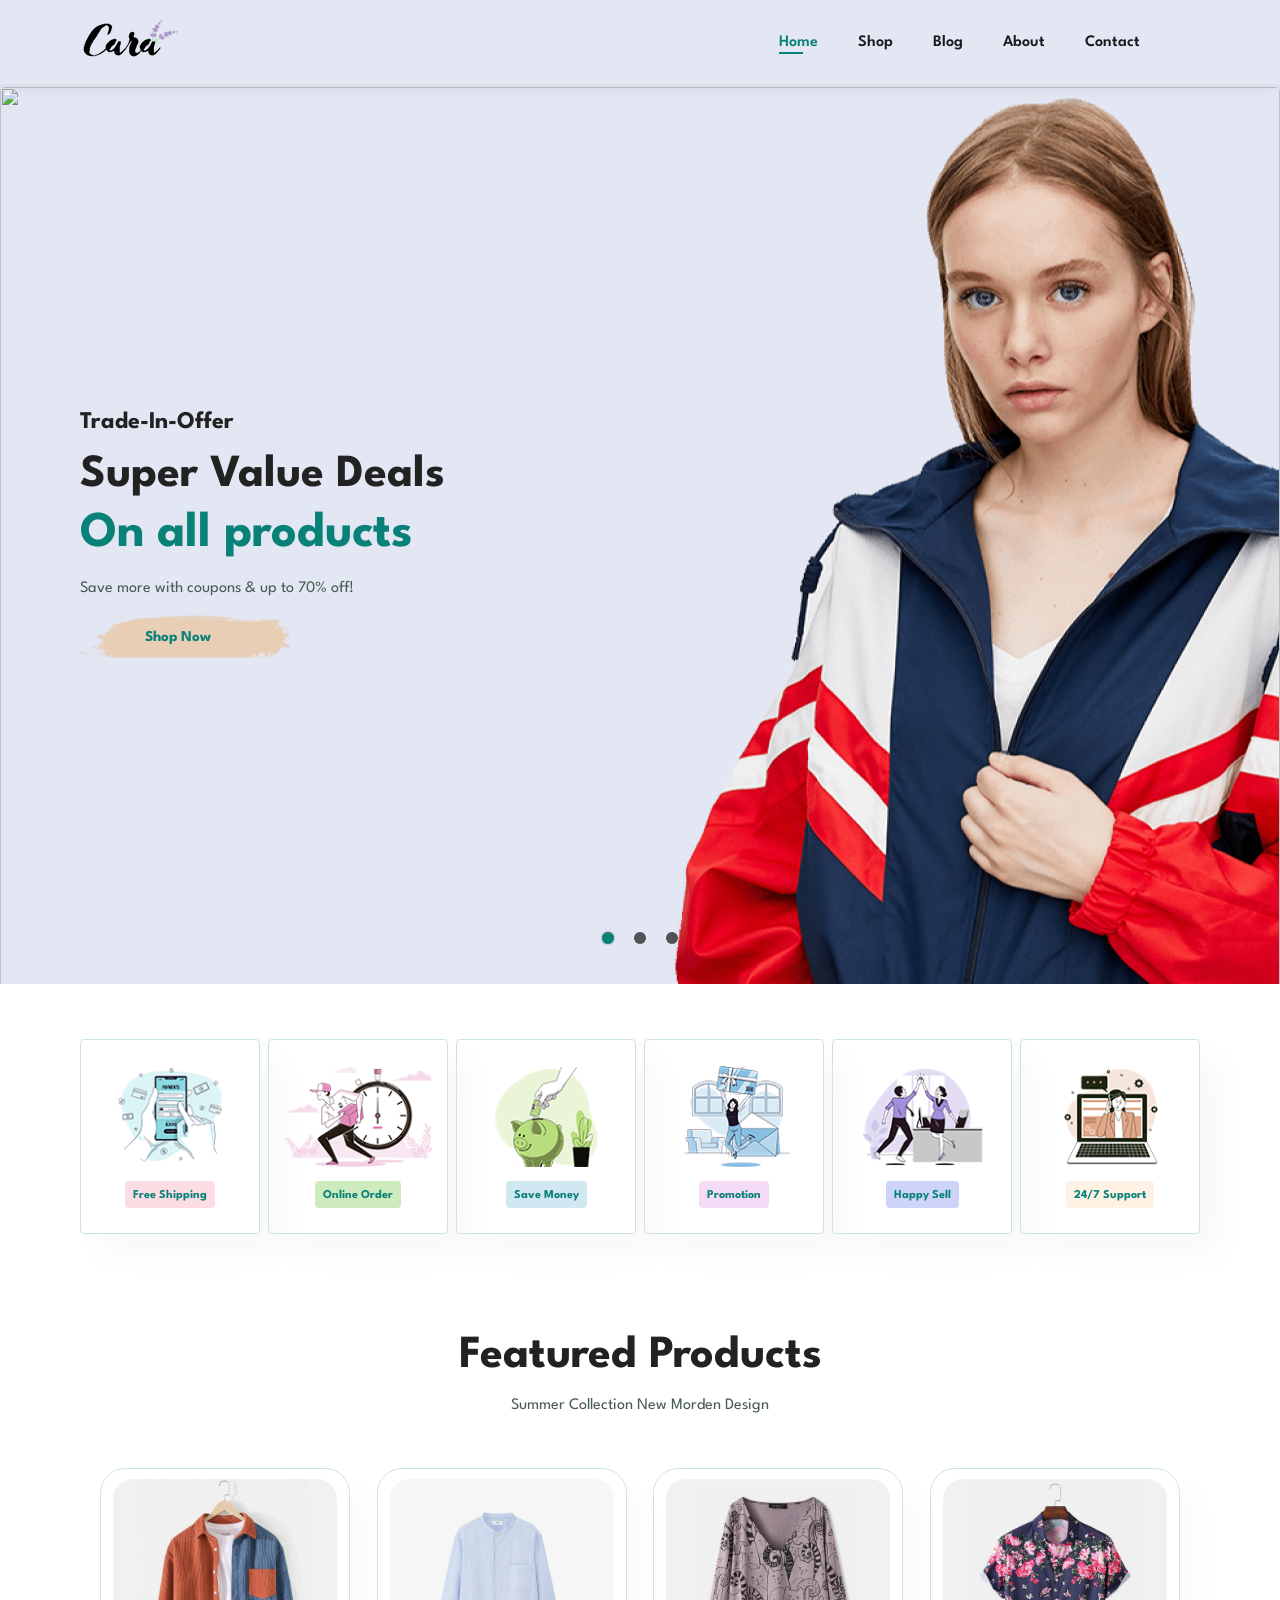
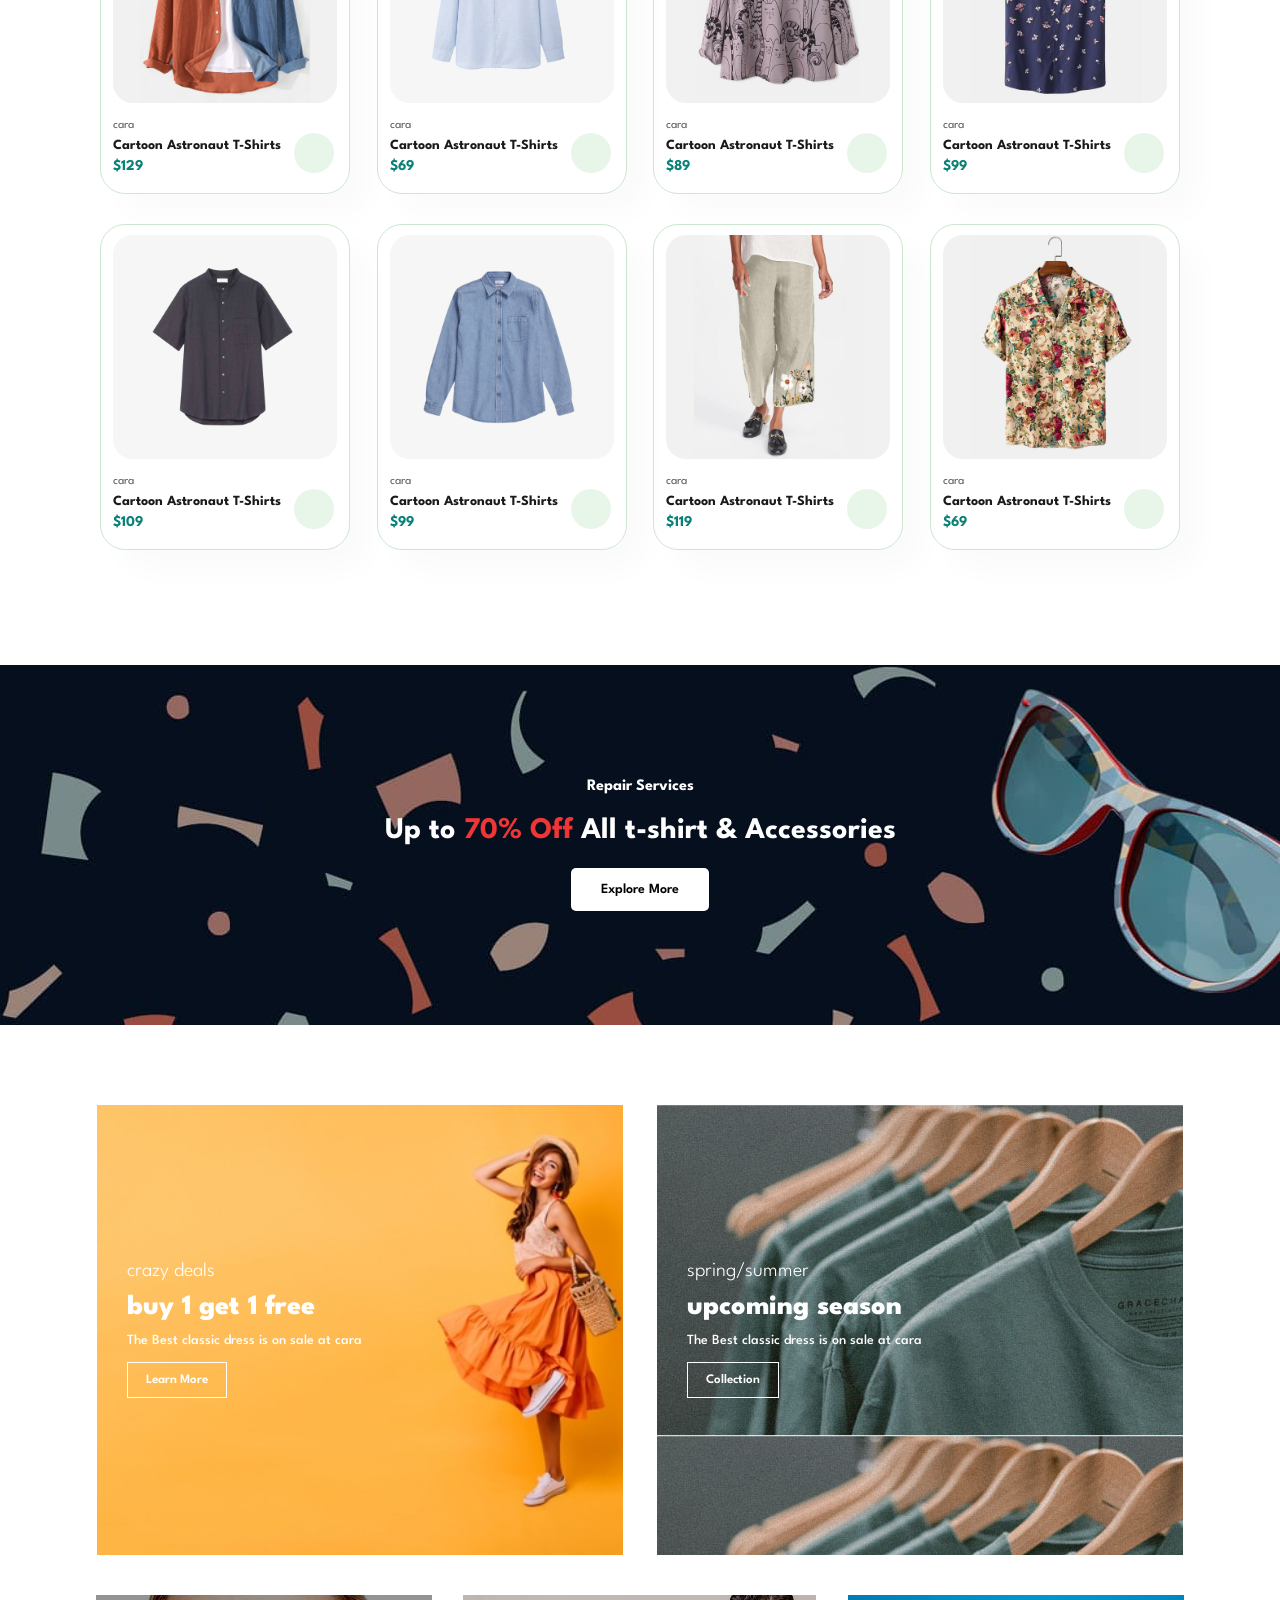
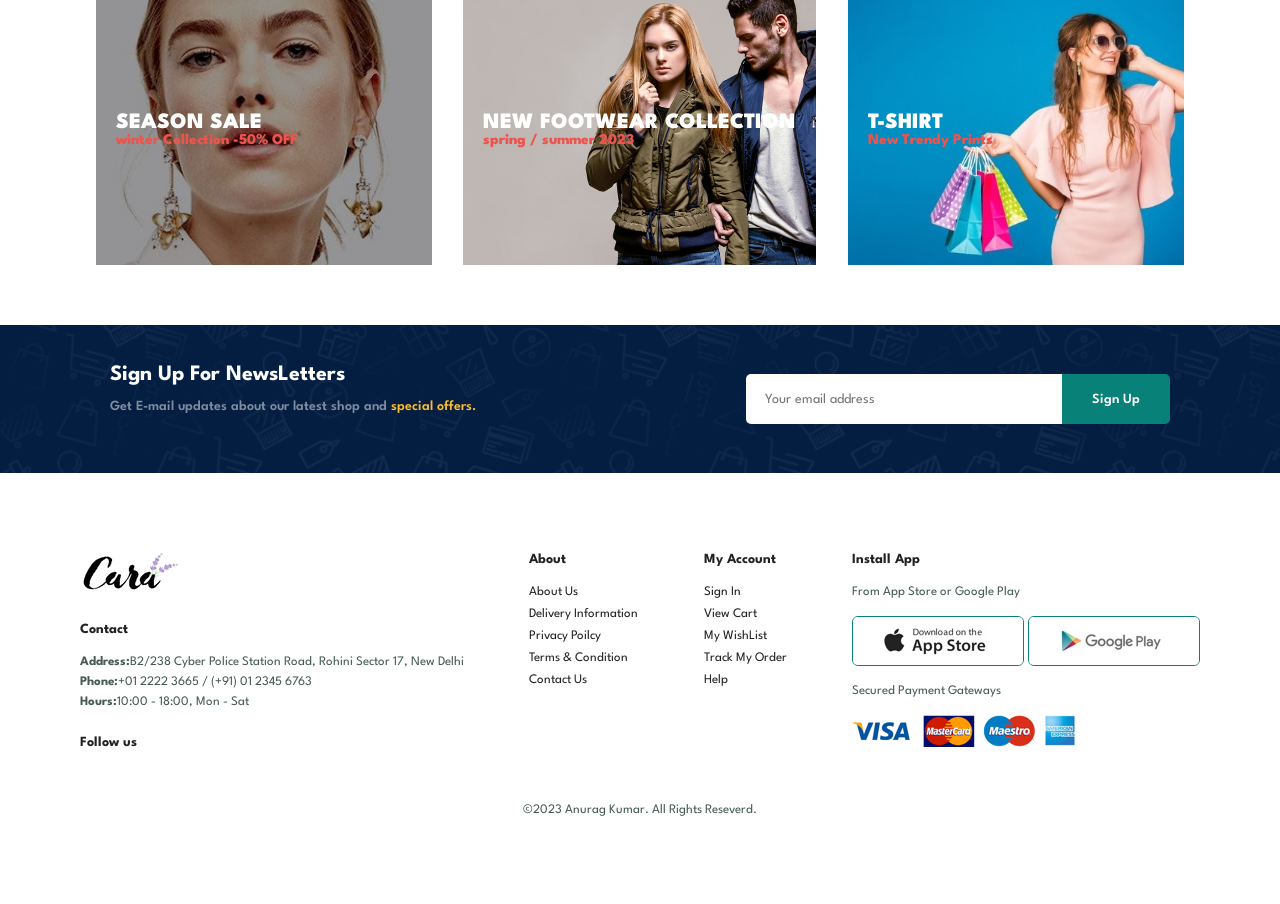
==== index.html @ a2f80ddf "salom  bu ishni boshlanishi" ====
<!DOCTYPE html>
<html lang="en">

    <head>
        <meta charset="UTF-8">
        <meta http-equiv="X-UA-Compatible" content="IE=edge">
        <meta name="viewport" content="width=device-width, initial-scale=1.0">
        <title>Cara</title>
        <link rel="icon" href="./img/favicon.ico">
        <link rel="stylesheet" href="./CSS/style.css">
        <link rel="stylesheet" href="./CSS/responsive.css">
        <link rel="stylesheet" href="style.css">    
    </head>
    
    <body>
        
        <header id="Header">
            <a href="#"><img src="./img/logo.png" alt="Cara" class="logo"></a>

            <div>
                <ul id="navbar">
                    <li><a class="active" href="index.html">Home</a></li>
                    <li><a href="#feature">Shop</a></li>
                    <li><a href="#product1">Blog</a></li>
                    <li><a href="#banner">About</a></li>
                    <li><a href="#sm-banner">Contact</a></li>
                    <li class="lg-bag"><a href="subpages/cart.html"><i class="fa-solid fa-bag-shopping head-Cart"></i></a></li>
                    <a href="#" id="Close"><i class="fa-solid fa-xmark"></i></a>
                </ul>
            </div>

            <div id="mobile">
                <a href="./subpages/cart.html"><i class="fa-solid fa-bag-shopping"></i></a>
                <i  id="bar" class="fa-solid fa-bars"></i>
            </div>

        </header>

        
        <section id="img-slider" >
            <div class="slide active">
                <img src="./img/hero1.png" alt="">
                <div class="info">
                    <h4 class="select-none">Trade-In-Offer</h4>
                    <h2 class="select-non   e">Super Value Deals</h2>
                    <h1 class="select-none">On all products</h1>
                    <p class="select-none">Save more with coupons & up to 70% off!</p>
                    <button> Shop Now</button>
                </div>
            </div>
            <div class="slide">
                <img src="./img/hero-2.png" alt="">
                <div class="info">
                    <h4 class="select-none">Trade-In-Offer</h4>
                    <h2 class="select-none">Super Value Deals</h2>
                    <h1 class="select-none">On all products</h1>
                    <p class="select-none">Save more with coupons & up to 70% off!</p>
                    <button> Shop Now</button>
                </div>
            </div>
            <div class="slide">
                <img src="./img/hero3.png" alt="">
                <div class="info">
                    <h4 class="select-none">Trade-In-Offer</h4>
                    <h2 class="select-none">Super Value Deals</h2>
                    <h1 class="select-none">On all products</h1>
                    <p class="select-none">Save more with coupons & up to 70% off!</p>
                    <button> Shop Now</button>
                </div>
            </div>

            <div class="slide-navigation">
                <div class="btn active"></div>
                <div class="btn"></div>
                <div class="btn"></div>
              </div>
        </section>

        
        <section id="feature" class="section-p1">
            <div class="fe-box">
                <img src="./img/features/f1.png" alt="F-1">
                <h6>Free Shipping</h6>
            </div>
            <div class="fe-box">
                <img src="./img/features/f2.png" alt="F-2">
                <h6>Online Order</h6>
            </div>
            <div class="fe-box">
                <img src="./img/features/f3.png" alt="F-3">
                <h6>Save Money</h6>
            </div>
            <div class="fe-box">
                <img src="./img/features/f4.png" alt="F-4">
                <h6>Promotion</h6>
            </div>
            <div class="fe-box">
                <img src="./img/features/f5.png" alt="F-5">
                <h6>Happy Sell</h6>
            </div>
            <div class="fe-box">
                <img src="./img/features/f6.png" alt="F-6">
                <h6>24/7 Support</h6>
            </div>

        </section>

        
        <section id="product1" class="section-p1">
            <h2>Featured Products</h2>
            <p>Summer Collection New Morden Design</p>
            
            <div class="pro-container">

                <div class="pro" onclick="window.location.href='./subpages/sproduct.html';">
                    <img src="./img/products/f6.jpg" alt="P-6">
                    <div class="des">
                        <span>cara</span>
                        <h5>Cartoon Astronaut T-Shirts</h5>
                        <div class="star">
                            <i class="fa-solid fa-star"></i>
                            <i class="fa-solid fa-star"></i>
                            <i class="fa-solid fa-star"></i>
                            <i class="fa-solid fa-star"></i>
                            <i class="fa-solid fa-star"></i>
                        </div>
                        <h4>$129</h4>
                    </div>
                    <a href="subpages/cart.html" class="cart"><i class="fa-solid fa-bag-shopping" ></i></a>
                </div>
                <div class="pro" onclick="window.location.href='./subpages/sproduct.html';">
                    <img src="./img/products/n1.jpg" alt="P-7">
                    <div class="des">
                        <span>cara</span>
                        <h5>Cartoon Astronaut T-Shirts</h5>
                        <div class="star">
                            <i class="fa-solid fa-star"></i>
                            <i class="fa-solid fa-star"></i>
                            <i class="fa-solid fa-star"></i>
                            <i class="fa-solid fa-star"></i>
                        </div>
                        <h4>$69</h4>
                    </div>
                    <a href="subpages/cart.html" class="cart"><i class="fa-solid fa-bag-shopping"></i></a>
                </div>
                <div class="pro" onclick="window.location.href='./subpages/sproduct.html';">
                    <img src="./img/products/f8.jpg" alt="P-8">
                    <div class="des">
                        <span>cara</span>
                        <h5>Cartoon Astronaut T-Shirts</h5>
                        <div class="star">
                            <i class="fa-solid fa-star"></i>
                            <i class="fa-solid fa-star"></i>
                            <i class="fa-solid fa-star"></i>
                            <i class="fa-solid fa-star"></i>
                            <i class="fa-solid fa-star"></i>
                        </div>
                        <h4>$89</h4>
                    </div>
                    <a href="subpages/cart.html" class="cart"><i class="fa-solid fa-bag-shopping"></i></a>
                </div>

                <div class="pro" onclick="window.location.href='./subpages/sproduct.html';">
                    <img src="./img/products/f5.jpg" alt="P-5">
                    <div class="des">
                        <span>cara</span>
                        <h5>Cartoon Astronaut T-Shirts</h5>
                        <div class="star">
                            <i class="fa-solid fa-star"></i>
                            <i class="fa-solid fa-star"></i>
                            <i class="fa-solid fa-star"></i>
                            <i class="fa-solid fa-star"></i>
                        </div>
                        <h4>$99</h4>    
                    </div>
                    <a href="subpages/cart.html" class="cart"><i class="fa-solid fa-bag-shopping"></i></a>
                </div>
                

                <div class="pro" onclick="window.location.href='./subpages/sproduct.html';">
                    <img src="./img/products/n8.jpg" alt="P-1">
                    <div class="des">
                        <span>cara</span>
                        <h5>Cartoon Astronaut T-Shirts</h5>
                        <div class="star">
                            <i class="fa-solid fa-star"></i>
                            <i class="fa-solid fa-star"></i>
                            <i class="fa-solid fa-star"></i>
                            <i class="fa-solid fa-star"></i>
                        </div>
                        <h4>$109</h4>
                    </div>
                    <a href="subpages/cart.html" class="cart"><i class="fa-solid fa-bag-shopping" ></i></a>
                </div>

                <div class="pro" onclick="window.location.href='./subpages/sproduct.html';">
                    <img src="./img/products/n5.jpg" alt="P-2">
                    <div class="des">
                        <span>cara</span>
                        <h5>Cartoon Astronaut T-Shirts</h5>
                        <div class="star">
                            <i class="fa-solid fa-star"></i>
                            <i class="fa-solid fa-star"></i>
                            <i class="fa-solid fa-star"></i>
                            <i class="fa-solid fa-star"></i>
                            <i class="fa-solid fa-star"></i>
                        </div>
                        <h4>$99</h4>
                    </div>
                    <a href="subpages/cart.html" class="cart"><i class="fa-solid fa-bag-shopping" ></i></a>
                </div>
                <div class="pro" onclick="window.location.href='./subpages/sproduct.html';">
                    <img src="./img/products/f7.jpg" alt="P-3">
                    <div class="des">
                        <span>cara</span>
                        <h5>Cartoon Astronaut T-Shirts</h5>
                        <div class="star">
                            <i class="fa-solid fa-star"></i>
                            <i class="fa-solid fa-star"></i>
                            <i class="fa-solid fa-star"></i>
                            <i class="fa-solid fa-star"></i>
                        </div>
                        <h4>$119</h4>
                    </div>
                    <a href="subpages/cart.html" class="cart"><i class="fa-solid fa-bag-shopping"></i></a>
                </div>
                <div class="pro" onclick="window.location.href='./subpages/sproduct.html';">
                    <img src="./img/products/f3.jpg" alt="P-4">
                    <div class="des">
                        <span>cara</span>
                        <h5>Cartoon Astronaut T-Shirts</h5>
                        <div class="star">
                            <i class="fa-solid fa-star"></i>
                            <i class="fa-solid fa-star"></i>
                            <i class="fa-solid fa-star"></i>
                            <i class="fa-solid fa-star"></i>
                            <i class="fa-solid fa-star"></i>
                        </div>
                        <h4>$69</h4>
                    </div>
                    <a href="subpages/cart.html" class="cart"><i class="fa-solid fa-bag-shopping"></i></a>
                </div>

            </div>
        </section>

        <!-- Call to Action -->
        <section id="banner" class="section-m1">
            <h4>Repair Services</h4>
            <h2>Up to <span>70% Off</span> All t-shirt & Accessories</h2>
            <button class="normal">Explore More</button>
        </section>

        
        <section id="sm-banner" class="section-p1">
            <div class="bannner-box">
                <h4>crazy deals</h4>
                <h2>buy 1 get 1 free</h2>
                <span>The Best classic dress is on sale at cara</span>
                <button class="white">Learn More</button>
            </div>
            <div class="bannner-box">
                <h4>spring/summer</h4>
                <h2>upcoming season</h2>
                <span>The Best classic dress is on sale at cara</span>
                <button class="white">Collection</button>
            </div>
        </section>

        <section id="banner3">
            <div class="banner-box">
                <h4>SEASON SALE</h4>
                <h3>winter Collection -50% OFF</h3>
            </div>
            <div class="banner-box ">
                <h4>NEW FOOTWEAR COLLECTION</h4>
                <h3>spring / summer 2023</h3>
            </div>
            <div class="banner-box ">
                <h4>T-SHIRT</h4>
                <h3>New Trendy Prints</h3>
            </div>
        </section>

        <section id="newsletter" class="section-p1 section-m1">
            <div class="newstext">
                <h4>Sign Up For NewsLetters</h4>
                <p>Get E-mail updates about our latest shop and <span>special offers.</span></p>
            </div>

            <div class="form">
                <input type="text" placeholder="Your email address">

                <a href="#">
                    <button class="normal">Sign Up</button> 
                </a>
                
            </div>
        </section>


        <footer class="section-p1 ">
            <div class="col">
                <img src="./img/logo.png" alt="logo" class="logo">
                <h4>Contact</h4>
                <p><strong>Address:</strong>B2/238 Cyber Police Station Road, Rohini Sector 17, New Delhi</p>
                <p><strong>Phone:</strong>+01 2222 3665 / (+91) 01 2345 6763</p>
                <p><strong>Hours:</strong>10:00 - 18:00, Mon - Sat</p>

                <div class="follow">
                    <h4>Follow us</h4>
                    <div class="icon">
                        <i class="fa-brands fa-facebook"></i>
                        <i class="fa-brands fa-instagram"></i>
                        <i class="fa-brands fa-linkedin"></i>
                        <i class="fa-brands fa-twitter"></i>
                    </div>
                </div>
            </div>


            <div class="col">
                <h4>About</h4>
                <a href="./subpages/about.html">About Us</a>
                <a href="./subpages/blog.html">Delivery Information</a>
                <a href="./subpages/blog.html">Privacy Poilcy</a>
                <a href="./subpages/blog.html">Terms & Condition</a>
                <a href="./subpages/contact.html">Contact Us</a>
            </div>
            <div class="col">
                <h4>My Account </h4>
                <a href="#newsLetter">Sign In</a>
                <a href="./subpages/cart.html">View Cart</a>
                <a href="./subpages/shop.html">My WishList</a>
                <a href="./subpages/sproduct.html">Track My Order</a>
                <a href="./subpages/contact.html">Help</a>
            </div>

            <div class="col install">
                <h4>Install App</h4>
                <p>From App Store or Google Play</p>
                <div class="row">
                    <img src="./img/pay/app.jpg" alt="app">
                    <img src="./img/pay/play.jpg" alt="play">
                </div>
                <p>Secured Payment Gateways</p>
                <img src="./img/pay/pay.png" alt="pay">
            </div>
            <div class="copyright">
                <p>©2023 Anurag Kumar. All Rights Reseverd.</p>
            </div>
        </footer>




       
    </body>

</html>
---- style.css ----
@import url("https://fonts.googleapis.com/css2?family=Spartan:wght@100;200;300;400;500;600;700;800;900&display=swap");

::-webkit-scrollbar {
  width: 12px;
}


::-webkit-scrollbar-thumb {
  background-color: #E3E6F3;
  border-radius: 4px;
}

* {
  margin: 0;
  padding: 0;
  box-sizing: border-box;
  font-family: "Spartan", sans-serif;
}
#hero{
  background-image: url(img/hero4.png);
  height: 90vh;
  width: 100%;
}

html {
  scroll-behavior: smooth;
}


h1 {
  font-size: 3.125rem;
  line-height: 4rem;
  color: #222;
}

h2 {
  font-size: 2.875rem;
  line-height: 3.375rem;
  color: #222;
}

h4 {
  font-size: 1.5rem;
  color: #222;
}

h6 {
  font-weight: 700;
  font-size: 12px;
}

p {
  font-size: 16px;
  color: #465b52;
  margin: 15px 0 20px 0;
}

.section-p1 {
  padding: 40px 80px;
}

.section-m1 {
  margin: 40px 0;
}

button.normal {
  font-size: 14px;
  font-weight: 600;
  padding: 15px 30px;
  color: #000;
  background-color: #fff;
  border-radius: 5px;
  cursor: pointer;
  border: none;
  outline: none;
  transition: all 0.3s ease;
}

button.white {
  font-size: 13px;
  font-weight: 600;
  padding: 11px 18px;
  color: #ffffff;
  background-color: transparent;
  cursor: pointer;
  border: 1px solid white;
  outline: none;
  transition: all 0.3s ease;
}

body {
  width: 100%;
}


#Header{
  display: flex;
  align-items: center;
  justify-content: space-between;
  padding: 20px 80px;
  background-color: #E3E6F3;
  box-shadow: 0 5px 15px rgba(0, 0, 0, 0.06);
  z-index: 999;
  position: sticky;
  top: 0;
  left: 0;
}

#navbar {
  display: flex;
  align-items: center;
  justify-content: center;
}

#navbar li {
  list-style: none;
  padding: 0 20px;
  position: relative;
}

#navbar li a {
  cursor: pointer;
  text-decoration: none;
  font-size: 1rem;
  font-weight: 600;
  color: #1a1a1a;
  transition: 0.3s ease;
}

.head-Cart{
  font-size: 1.3rem;
}

#navbar li a:hover,
#navbar li a.active {
  color: #088178;
}

#navbar li a:hover::after,
#navbar li a.active::after {
  content: "";
  width: 30%;
  height: 2px;
  background-color: #088178;
  position: absolute;
  bottom: -4px;
  left: 20px;
}


#mobile {
  display: none;
  align-items: center;
}

#Close {
  display: none;
}



#img-slider{
  background: url(./img/hero4.png) center;
  height: 100vh;
  width: 100%;
  display: flex;
  justify-content: center;
  align-items: center;
  position: relative;
  overflow: hidden;
}

#img-slider .slide{
  z-index: 1;
  position: absolute;
  width: 100%;
  clip-path: circle(0% at 0 50%);
}

#img-slider .slide.active{
  clip-path: circle(150% at 0 50%);
  transition: 2s;
  transition-property: clip-path;
}

#img-slider .slide img{
  z-index: 1;
  width: 100vw;
  height: 110vh;
  border-radius: 5px;
  object-fit: cover;
  position: relative;
  object-fit: cover; 
  object-position: top 25% right ;
  margin-top: 100px;
}


#img-slider .slide .info {
  z-index: 2;
  display: flex;
  flex-direction: column;
  align-items: flex-start;
  justify-content: center;
  position: absolute;
  object-position: cover;
  top: 50%; 
  transform: translateY(-50%);
  padding: 0 80px;
}

.select-none{
  user-select: none;
}

#img-slider .slide .info h4 {
  padding-bottom: 15px;
}

#img-slider .slide .info h1 {
  color: #088178;
}

#img-slider .slide .info button {
  background: url(../img/button.png);
  background-color: transparent;
  color: #088178;
  border: 0;
  padding: 14px 80px 14px 65px;
  background-repeat: no-repeat;
  cursor: pointer;
  font-weight: 700;
  font-size: 15px;
}

#img-slider .slide-navigation{
  z-index: 99;
  position: absolute;
  display: flex;
  bottom: 30px;
  left: 50%;
  transform: translateX(-50%);
}

#img-slider .slide-navigation .btn{
  background: #1c1c1cba;
  width: 12px;
  height: 12px;
  margin: 10px;
  border-radius: 50%;
  cursor: pointer;
}

#img-slider .slide-navigation .btn.active{
  background: #088178;
  box-shadow: 0 0 2px rgba(0, 0, 0, 0.5);
}


#feature {
  display: flex;
  align-items: center;
  justify-content: space-between;
  flex-wrap: wrap;
}

#feature .fe-box {
  width: 180px;
  text-align: center;
  padding: 25px 15px;
  box-shadow: 20px 20px 34px rgba(0, 0, 0, 0.03);
  border: 1px solid #cce7d0;
  border-radius: 4px;
  margin: 15px 0;
  cursor: pointer;
}

#feature .fe-box:hover {
  box-shadow: 10px 10px 54px rgba(70, 62, 221, 0.1);
}

#feature .fe-box img {
  width: 100%;
  margin-bottom: 10px;
}

.fe-box h6 {
  display: inline-block;
  padding: 9px 8px 6px 8px;
  line-height: 1;
  border-radius: 4px;
  color: #088178;
  background-color: #fddde4;
}

#feature .fe-box:nth-child(2) h6 {
  background-color: #cdebbc;
}

#feature .fe-box:nth-child(3) h6 {
  background-color: #d1e8f2;
}

#feature .fe-box:nth-child(4) h6 {
  background-color: #f6dbf6;
}

#feature .fe-box:nth-child(5) h6 {
  background-color: #cdd4f8;
}

#feature .fe-box:nth-child(6) h6 {
  background-color: #fff2e5;
}



#product1 {
  text-align: center;
}

#product1 .pro-container {
  padding: 20px;
  width: 100%;
  display: flex;
  flex-direction: row;
  justify-content: space-between;
  align-items: center;
  flex-wrap: wrap;
}

#product1 .pro {
  width: 23%;
  min-width: 250px;
  padding: 10px 12px;
  border: 1px solid #cce7d0;
  border-radius: 25px;
  cursor: pointer;
  box-shadow: 20px 20px 30px rgba(0, 0, 0, 0.02);
  margin: 15px 0;
  transition: all 0.3s ease;
  position: relative;
}


#product1 .pro:hover {
  box-shadow: 20px 20px 30px rgba(0, 0, 0, 0.06);
}

#product1 .pro img {
  width: 100%;
  border-radius: 20px;
}

#product1 .pro .des {
  text-align: start;
  padding: 10px 0;
}

#product1 .pro .des span {
  color: #606063;
  font-size: 12px;
}

#product1 .pro .des h5 {
  padding-top: 7px;
  color: #1a1a1a;
  font-size: 14px;
}

#product1 .pro .des i {
  font-size: 12px;
  color: rgb(243, 181, 25);
}

#product1 .pro .des h4 {
  padding-top: 7px;
  font-size: 15px;
  font-weight: 700;
  color: #088178;
}

#product1 .pro .cart {
  width: 40px;
  height: 40px;
  line-height: 40px;
  border-radius: 50px;
  background-color: #e8f6ea;
  font-weight: 500;
  color: #088178;
  position: absolute;
  bottom: 20px;
  right: 15px;
}


#banner {
  display: flex;
  flex-direction: column;
  justify-content: center;
  align-items: center;
  text-align: center;
  background: url(../img/banner/b2.jpg);
  width: 100%;
  height: 40vh;
  background-size: cover;
  background-position: center;
}

#banner h4 {
  color: white;
  font-size: 16px;
}

#banner h2 {
  color: white;
  font-size: 30px;
  padding: 10px 0;
}

#banner h2 span {
  color: #ef3636;
}

#banner button:hover {
  background-color: #088178;
  color: #fff;
}

#sm-banner {
  display: flex;
  justify-content: space-around;
  flex-wrap: wrap;
}

#sm-banner .bannner-box {
  display: flex;
  flex-direction: column;
  justify-content: center;
  align-items: flex-start;
  background: url(../img/banner/b17.jpg);
  min-width: 47%;
  height: 50vh;
  background-size: cover;
  background-position: center;
  padding: 30px;
}

#sm-banner .bannner-box h4 {
  color: white;
  font-size: 20px;
  font-weight: 300;
}

#sm-banner .bannner-box h2 {
  color: white;
  font-size: 28px;
  font-weight: 800;
}

#sm-banner span {
  color: white;
  font-size: 14px;
  font-weight: 500;
  padding-bottom: 15px;
}

#sm-banner .bannner-box:hover button {
  background-color: #088178;
  border: 1px solid #088178;
}

#sm-banner .bannner-box:nth-child(2) {
  background: url(../img/banner/b10.jpg);
}

#banner3 {
  display: flex;
  flex-direction: row;
  justify-content: space-around;
  flex-wrap: wrap;
  padding: 0 80px;
}

#banner3 .banner-box {
  display: flex;
  flex-direction: column;
  justify-content: center;
  align-items: flex-start;
  background: url(../img/banner/b7.jpg);
  min-width: 30%;
  height: 30vh;
  background-size: cover;
  background-position: center;
  padding: 20px;
  margin-bottom: 20px;
}

#banner3 h4 {
  color: white;
  font-weight: 900;
  font-size: 22px;
}

#banner3 h3 {
  color: #ec544e;
  font-weight: 800;
  font-size: 15px;
}

#banner3 .banner-box:nth-child(2) {
  background:  url(../img/banner/b4.jpg);
  background-size: cover;
  background-position: center;
}

#banner3 .banner-box:nth-child(3) {
  background: url(../img/banner/b18.jpg);
  background-size: cover;
  background-position: center;
}
#banner3 .banner-box:nth-child(1):hover {
  background: linear-gradient(rgba(159, 158, 158, 0.114),  rgba(231, 229, 229, 0.147))  ,url(../img/banner/b7.jpg);
  background-size: cover;
  background-position: center;
  box-shadow: 0 0 7px #9f9e9e;
}

#banner3 .banner-box:nth-child(2):hover {
  background: linear-gradient(rgba(159, 158, 158, 0.114),  rgba(231, 229, 229, 0.147)) ,url(../img/banner/b4.jpg);
  background-size: cover;
  background-position: center;
  box-shadow: 0 0 7px #9f9e9e;
}

#banner3 .banner-box:nth-child(3):hover {
  background: linear-gradient(rgba(159, 158, 158, 0.114),  rgba(231, 229, 229, 0.147)) ,url(../img/banner/b18.jpg);
  background-size: cover;
  background-position: center;
  box-shadow: 0 0 7px #9f9e9e;
}


#newsletter {
  display: flex;
  justify-content: space-between;
  flex-wrap: wrap;
  align-items: center;
  background: url(../img/banner/b14.png);
  /* background-repeat: no-repeat; */
  background-position: 20% 30%;
  background-color: #041e42;
  padding: 40px 110px;
}

#newsletter h4 {
  font-size: 22px;
  font-weight: 700;
  color: #fff;
}

#newsletter p {
  font-size: 14px;
  font-weight: 600;
  color: #818ea0;
}

#newsletter p span {
  color: #ffbd27;
}

#newsletter input {
  height: 3.125rem;
  padding: 0 1.25em;
  font-size: 14px;
  width: 100%;
  border: 1px solid transparent;
  border-radius: 5px;
  outline: none;
  border-top-right-radius: 0;
  border-bottom-right-radius: 0;
}

#newsletter a button {
  background-color: #088178;
  color: white;
  white-space: nowrap;
  height: 3.125rem;
  border-radius: 5px;
  border-top-left-radius: 0;
  border-bottom-left-radius: 0;
}


#newsletter .form {
  display: flex;
  flex-direction: row;
  width: 40%;
}


footer {
  display: flex;
  flex-wrap: wrap;
  justify-content: space-between;
  margin: 40px 0;
}

footer .col {
  display: flex;
  flex-direction: column;
  align-items: flex-start;
  margin-bottom: 20px;
}

footer .logo {
  margin-bottom: 30px;
  cursor: pointer;
}

footer h4 {
  font-size: 14px;
  padding-bottom: 20px;
}

footer p {
  font-size: 13px;
  margin: 0 0 8px 0;
}

footer a {
  font-size: 13px;
  text-decoration: none;
  color: #222;
  margin-bottom: 10px;
}

footer .follow {
  margin-top: 20px;
}

footer .follow i {
  color: #465b52;
  padding-right: 4px;
  cursor: pointer;
}

footer .install .row img {
  border: 1px solid #088178;
  border-radius: 6px;
  cursor: pointer;
}

footer .install img {
  margin: 10px 0 15px 0;
  cursor: pointer;
}

footer .follow i:hover,
footer a:hover {
  color: #088178;
}

footer .copyright {
  width: 100%;
  text-align: center;
}
@media (max-width:518px) {
  .section-p1{
    justify-content: center !important;
  }
  .fe-box{
    width: auto !important;
  }
}
@media (max-width:799px) {
   #navbar {
    display: flex;
    flex-direction: column;
    align-items: flex-start;
    justify-content: flex-start;
    position: fixed;
    top: 0;
    right: -300px;
    height: 100vh;
    width: 300px;
    background-color: #E3E6F3;
    box-shadow: 0 40px 60px rgba(0, 0, 0, 0.1);
    padding: 80px 0 0 10px;
    #navbar li{
      margin-bottom: 25px;
    }
   }

   #mobile{
  display: none;
  align-items: center;
}


#mobile{
  display: none;
  align-items: center;
   }
}

#mobile{
  display: flex;
  align-items: center;
}


#mobile{
  display: none;
  align-items: center;
}

#mobile i{
  color: #1a1a1a;
  font-size: 24px;
  padding-left: 20px;
}
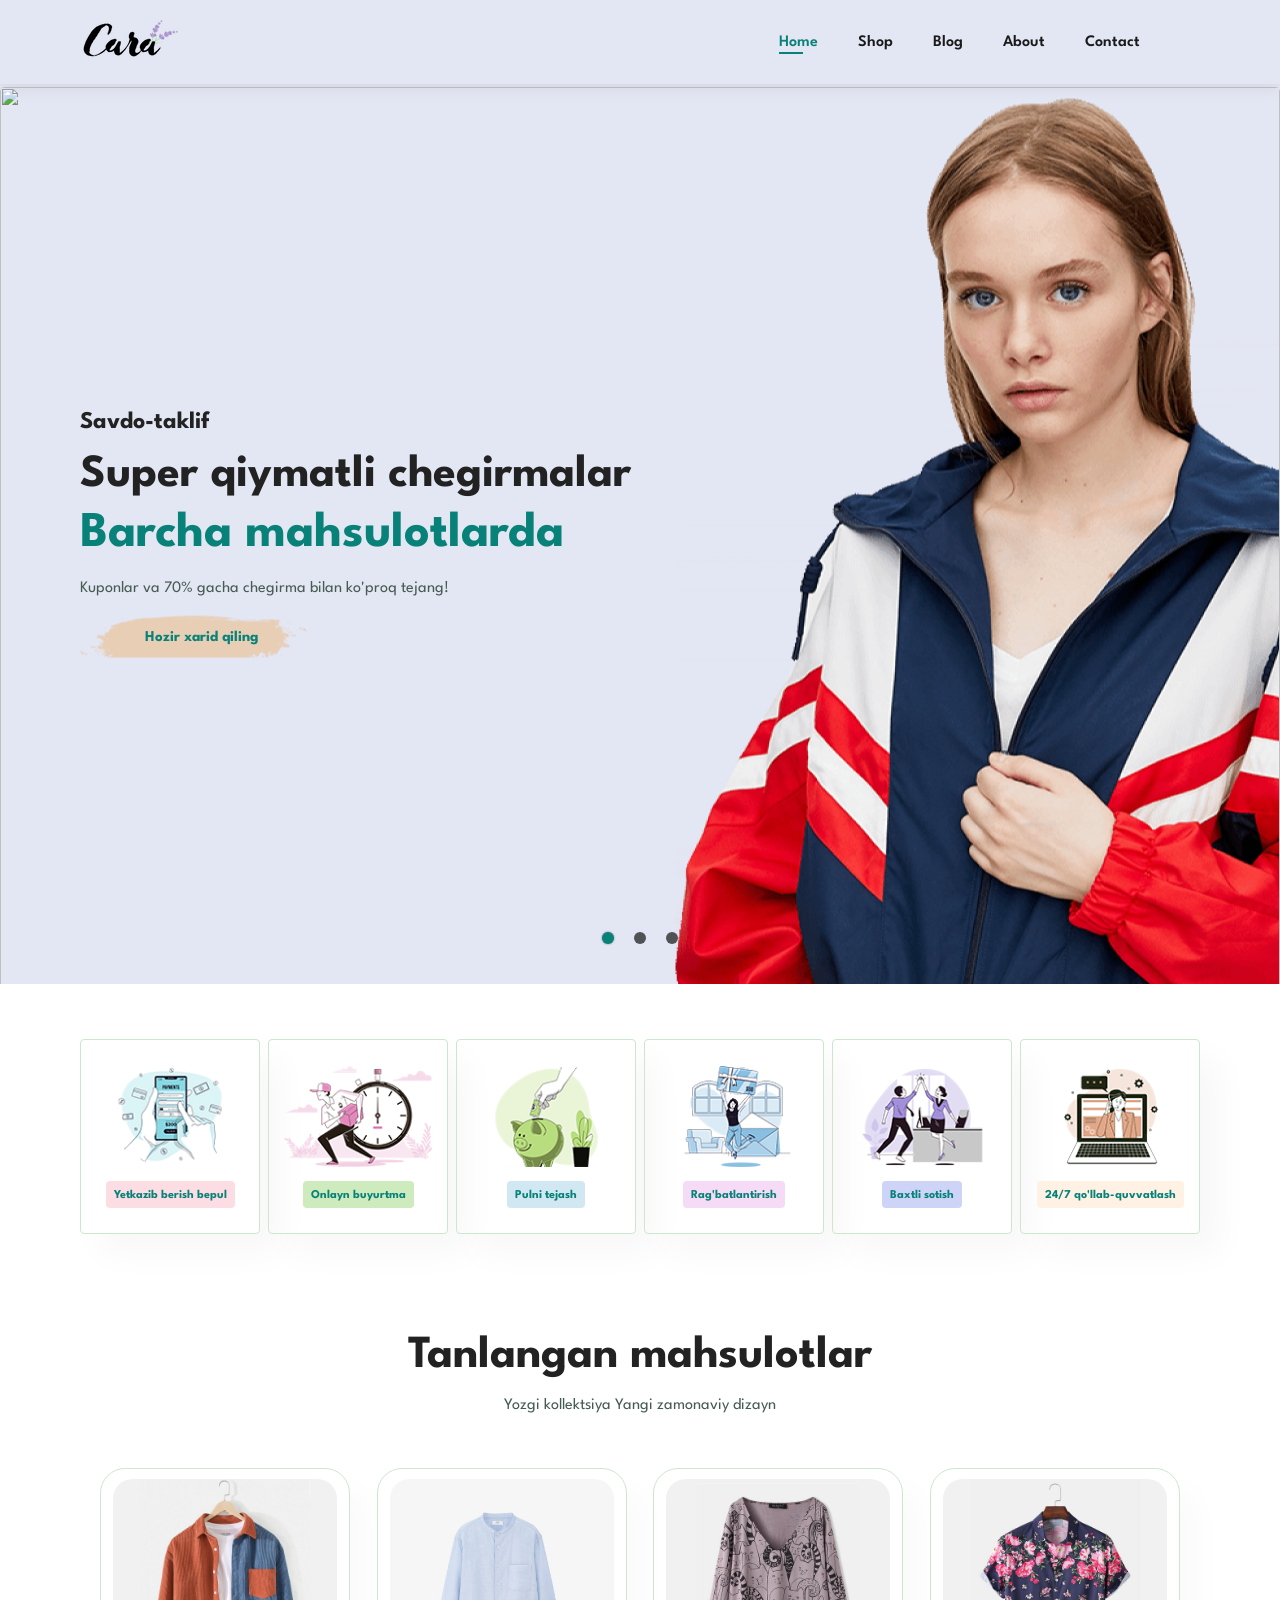
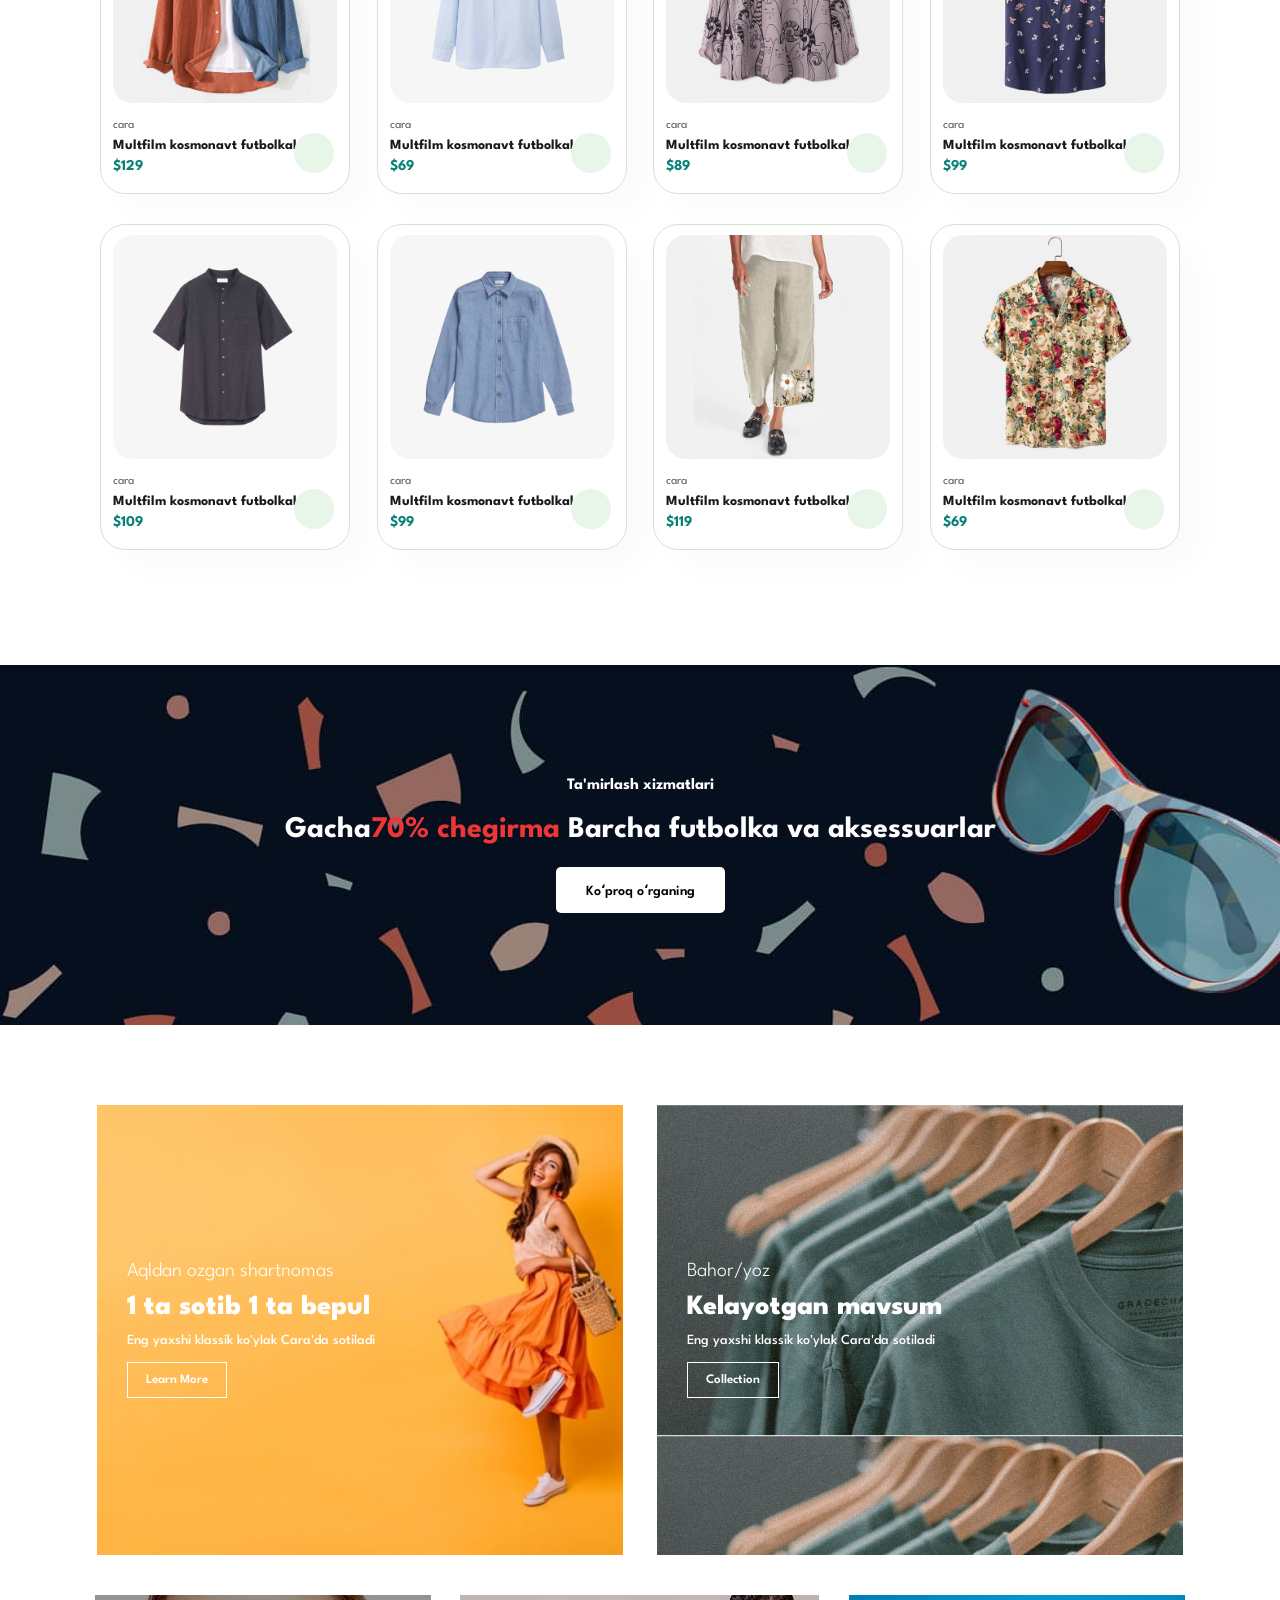
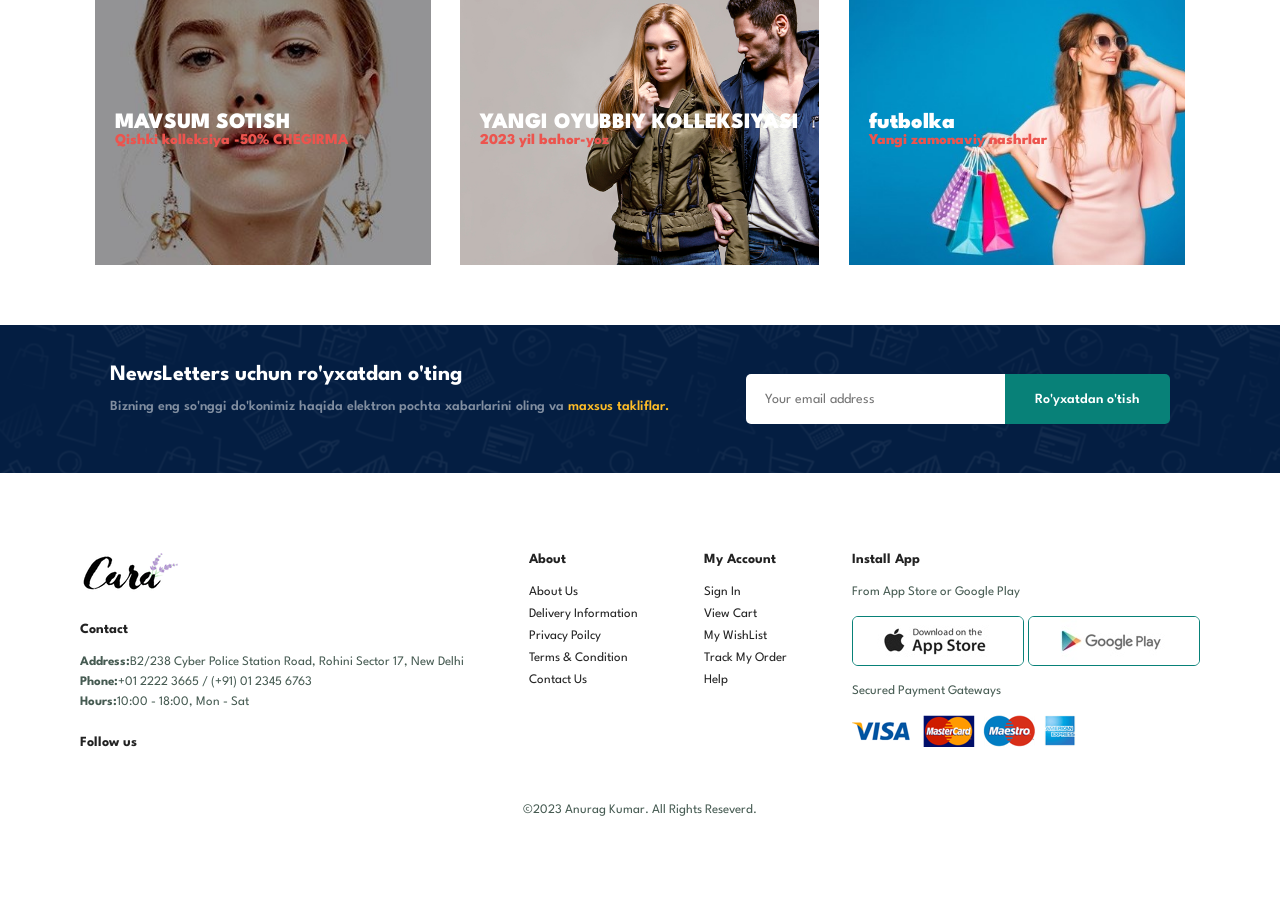
==== commit 3d4a9784: "tarjima qildim" ====
--- a/index.html
+++ b/index.html
@@ -41,31 +41,31 @@
             <div class="slide active">
                 <img src="./img/hero1.png" alt="">
                 <div class="info">
-                    <h4 class="select-none">Trade-In-Offer</h4>
-                    <h2 class="select-non   e">Super Value Deals</h2>
-                    <h1 class="select-none">On all products</h1>
-                    <p class="select-none">Save more with coupons & up to 70% off!</p>
-                    <button> Shop Now</button>
+                    <h4 class="select-none">Savdo-taklif</h4>
+                    <h2 class="select-none">Super qiymatli chegirmalar</h2>
+                    <h1 class="select-none">Barcha mahsulotlarda</h1>
+                    <p class="select-none">Kuponlar va 70% gacha chegirma bilan ko'proq tejang!</p>
+                    <button> Hozir xarid qiling</button>
                 </div>
             </div>
             <div class="slide">
                 <img src="./img/hero-2.png" alt="">
                 <div class="info">
-                    <h4 class="select-none">Trade-In-Offer</h4>
-                    <h2 class="select-none">Super Value Deals</h2>
-                    <h1 class="select-none">On all products</h1>
-                    <p class="select-none">Save more with coupons & up to 70% off!</p>
-                    <button> Shop Now</button>
+                    <h4 class="select-none">Savdo-taklif</h4>
+                    <h2 class="select-none">Super qiymatli chegirmalar</h2>
+                    <h1 class="select-none">Barcha mahsulotlarda</h1>
+                    <p class="select-none">Kuponlar va 70% gacha chegirma bilan ko'proq tejang!</p>
+                    <button> Hozir xarid qiling</button>
                 </div>
             </div>
             <div class="slide">
                 <img src="./img/hero3.png" alt="">
                 <div class="info">
-                    <h4 class="select-none">Trade-In-Offer</h4>
-                    <h2 class="select-none">Super Value Deals</h2>
-                    <h1 class="select-none">On all products</h1>
-                    <p class="select-none">Save more with coupons & up to 70% off!</p>
-                    <button> Shop Now</button>
+                    <h4 class="select-none">Savdo-taklif</h4>
+                    <h2 class="select-none">Super qiymatli chegirmalar</h2>
+                    <h1 class="select-none">Barcha mahsulotlarda</h1>
+                    <p class="select-none">Kuponlar va 70% gacha chegirma bilan ko'proq tejang!</p>
+                    <button> Hozir xarid qiling         </button>
                 </div>
             </div>
 
@@ -80,35 +80,35 @@
         <section id="feature" class="section-p1">
             <div class="fe-box">
                 <img src="./img/features/f1.png" alt="F-1">
-                <h6>Free Shipping</h6>
+                <h6>Yetkazib berish bepul</h6>
             </div>
             <div class="fe-box">
                 <img src="./img/features/f2.png" alt="F-2">
-                <h6>Online Order</h6>
+                <h6>Onlayn buyurtma</h6>
             </div>
             <div class="fe-box">
                 <img src="./img/features/f3.png" alt="F-3">
-                <h6>Save Money</h6>
+                <h6>Pulni tejash</h6>
             </div>
             <div class="fe-box">
                 <img src="./img/features/f4.png" alt="F-4">
-                <h6>Promotion</h6>
+                <h6>Rag'batlantirish</h6>
             </div>
             <div class="fe-box">
                 <img src="./img/features/f5.png" alt="F-5">
-                <h6>Happy Sell</h6>
+                <h6>Baxtli sotish</h6>
             </div>
             <div class="fe-box">
                 <img src="./img/features/f6.png" alt="F-6">
-                <h6>24/7 Support</h6>
+                <h6>24/7 qo'llab-quvvatlash</h6>
             </div>
 
         </section>
 
         
         <section id="product1" class="section-p1">
-            <h2>Featured Products</h2>
-            <p>Summer Collection New Morden Design</p>
+            <h2>Tanlangan mahsulotlar</h2>
+            <p>Yozgi kollektsiya Yangi zamonaviy dizayn</p>
             
             <div class="pro-container">
 
@@ -116,7 +116,7 @@
                     <img src="./img/products/f6.jpg" alt="P-6">
                     <div class="des">
                         <span>cara</span>
-                        <h5>Cartoon Astronaut T-Shirts</h5>
+                        <h5>Multfilm kosmonavt futbolkalari</h5>
                         <div class="star">
                             <i class="fa-solid fa-star"></i>
                             <i class="fa-solid fa-star"></i>
@@ -132,7 +132,7 @@
                     <img src="./img/products/n1.jpg" alt="P-7">
                     <div class="des">
                         <span>cara</span>
-                        <h5>Cartoon Astronaut T-Shirts</h5>
+                        <h5>Multfilm kosmonavt futbolkalari</h5>
                         <div class="star">
                             <i class="fa-solid fa-star"></i>
                             <i class="fa-solid fa-star"></i>
@@ -147,7 +147,7 @@
                     <img src="./img/products/f8.jpg" alt="P-8">
                     <div class="des">
                         <span>cara</span>
-                        <h5>Cartoon Astronaut T-Shirts</h5>
+                        <h5>Multfilm kosmonavt futbolkalari</h5>
                         <div class="star">
                             <i class="fa-solid fa-star"></i>
                             <i class="fa-solid fa-star"></i>
@@ -164,7 +164,7 @@
                     <img src="./img/products/f5.jpg" alt="P-5">
                     <div class="des">
                         <span>cara</span>
-                        <h5>Cartoon Astronaut T-Shirts</h5>
+                        <h5>Multfilm kosmonavt futbolkalari</h5>
                         <div class="star">
                             <i class="fa-solid fa-star"></i>
                             <i class="fa-solid fa-star"></i>
@@ -181,7 +181,7 @@
                     <img src="./img/products/n8.jpg" alt="P-1">
                     <div class="des">
                         <span>cara</span>
-                        <h5>Cartoon Astronaut T-Shirts</h5>
+                        <h5>Multfilm kosmonavt futbolkalari</h5>
                         <div class="star">
                             <i class="fa-solid fa-star"></i>
                             <i class="fa-solid fa-star"></i>
@@ -197,7 +197,7 @@
                     <img src="./img/products/n5.jpg" alt="P-2">
                     <div class="des">
                         <span>cara</span>
-                        <h5>Cartoon Astronaut T-Shirts</h5>
+                        <h5>Multfilm kosmonavt futbolkalari</h5>
                         <div class="star">
                             <i class="fa-solid fa-star"></i>
                             <i class="fa-solid fa-star"></i>
@@ -213,7 +213,7 @@
                     <img src="./img/products/f7.jpg" alt="P-3">
                     <div class="des">
                         <span>cara</span>
-                        <h5>Cartoon Astronaut T-Shirts</h5>
+                        <h5>Multfilm kosmonavt futbolkalari</h5>
                         <div class="star">
                             <i class="fa-solid fa-star"></i>
                             <i class="fa-solid fa-star"></i>
@@ -228,7 +228,7 @@
                     <img src="./img/products/f3.jpg" alt="P-4">
                     <div class="des">
                         <span>cara</span>
-                        <h5>Cartoon Astronaut T-Shirts</h5>
+                        <h5>Multfilm kosmonavt futbolkalari</h5>
                         <div class="star">
                             <i class="fa-solid fa-star"></i>
                             <i class="fa-solid fa-star"></i>
@@ -246,53 +246,53 @@
 
         <!-- Call to Action -->
         <section id="banner" class="section-m1">
-            <h4>Repair Services</h4>
-            <h2>Up to <span>70% Off</span> All t-shirt & Accessories</h2>
-            <button class="normal">Explore More</button>
+            <h4>Ta'mirlash xizmatlari</h4>
+            <h2>Gacha<span>70% chegirma</span> Barcha futbolka va aksessuarlar</h2>
+            <button class="normal">Koʻproq oʻrganing</button>
         </section>
 
         
         <section id="sm-banner" class="section-p1">
             <div class="bannner-box">
-                <h4>crazy deals</h4>
-                <h2>buy 1 get 1 free</h2>
-                <span>The Best classic dress is on sale at cara</span>
+                <h4>Aqldan ozgan shartnomas</h4>
+                <h2>1 ta sotib 1 ta bepul</h2>
+                <span>Eng yaxshi klassik ko'ylak Cara'da sotiladi</span>
                 <button class="white">Learn More</button>
             </div>
             <div class="bannner-box">
-                <h4>spring/summer</h4>
-                <h2>upcoming season</h2>
-                <span>The Best classic dress is on sale at cara</span>
+                <h4>Bahor/yoz</h4>
+                <h2>Kelayotgan mavsum</h2>
+                <span>Eng yaxshi klassik ko'ylak Cara'da sotiladi</span>
                 <button class="white">Collection</button>
             </div>
         </section>
 
         <section id="banner3">
             <div class="banner-box">
-                <h4>SEASON SALE</h4>
-                <h3>winter Collection -50% OFF</h3>
+                <h4>MAVSUM SOTISH</h4>
+                <h3>Qishki kolleksiya -50% CHEGIRMA</h3>
             </div>
             <div class="banner-box ">
-                <h4>NEW FOOTWEAR COLLECTION</h4>
-                <h3>spring / summer 2023</h3>
+                <h4>YANGI OYUBBIY KOLLEKSIYASI</h4>
+                <h3>2023 yil bahor-yoz</h3>
             </div>
             <div class="banner-box ">
-                <h4>T-SHIRT</h4>
-                <h3>New Trendy Prints</h3>
+                <h4>futbolka</h4>
+                <h3>Yangi zamonaviy nashrlar</h3>
             </div>
         </section>
 
         <section id="newsletter" class="section-p1 section-m1">
             <div class="newstext">
-                <h4>Sign Up For NewsLetters</h4>
-                <p>Get E-mail updates about our latest shop and <span>special offers.</span></p>
+                <h4>NewsLetters uchun ro'yxatdan o'ting</h4>
+                <p>Bizning eng so'nggi do'konimiz haqida elektron pochta xabarlarini oling va <span>maxsus takliflar.</span></p>
             </div>
 
             <div class="form">
                 <input type="text" placeholder="Your email address">
 
                 <a href="#">
-                    <button class="normal">Sign Up</button> 
+                    <button class="normal">Ro'yxatdan o'tish</button> 
                 </a>
                 
             </div>
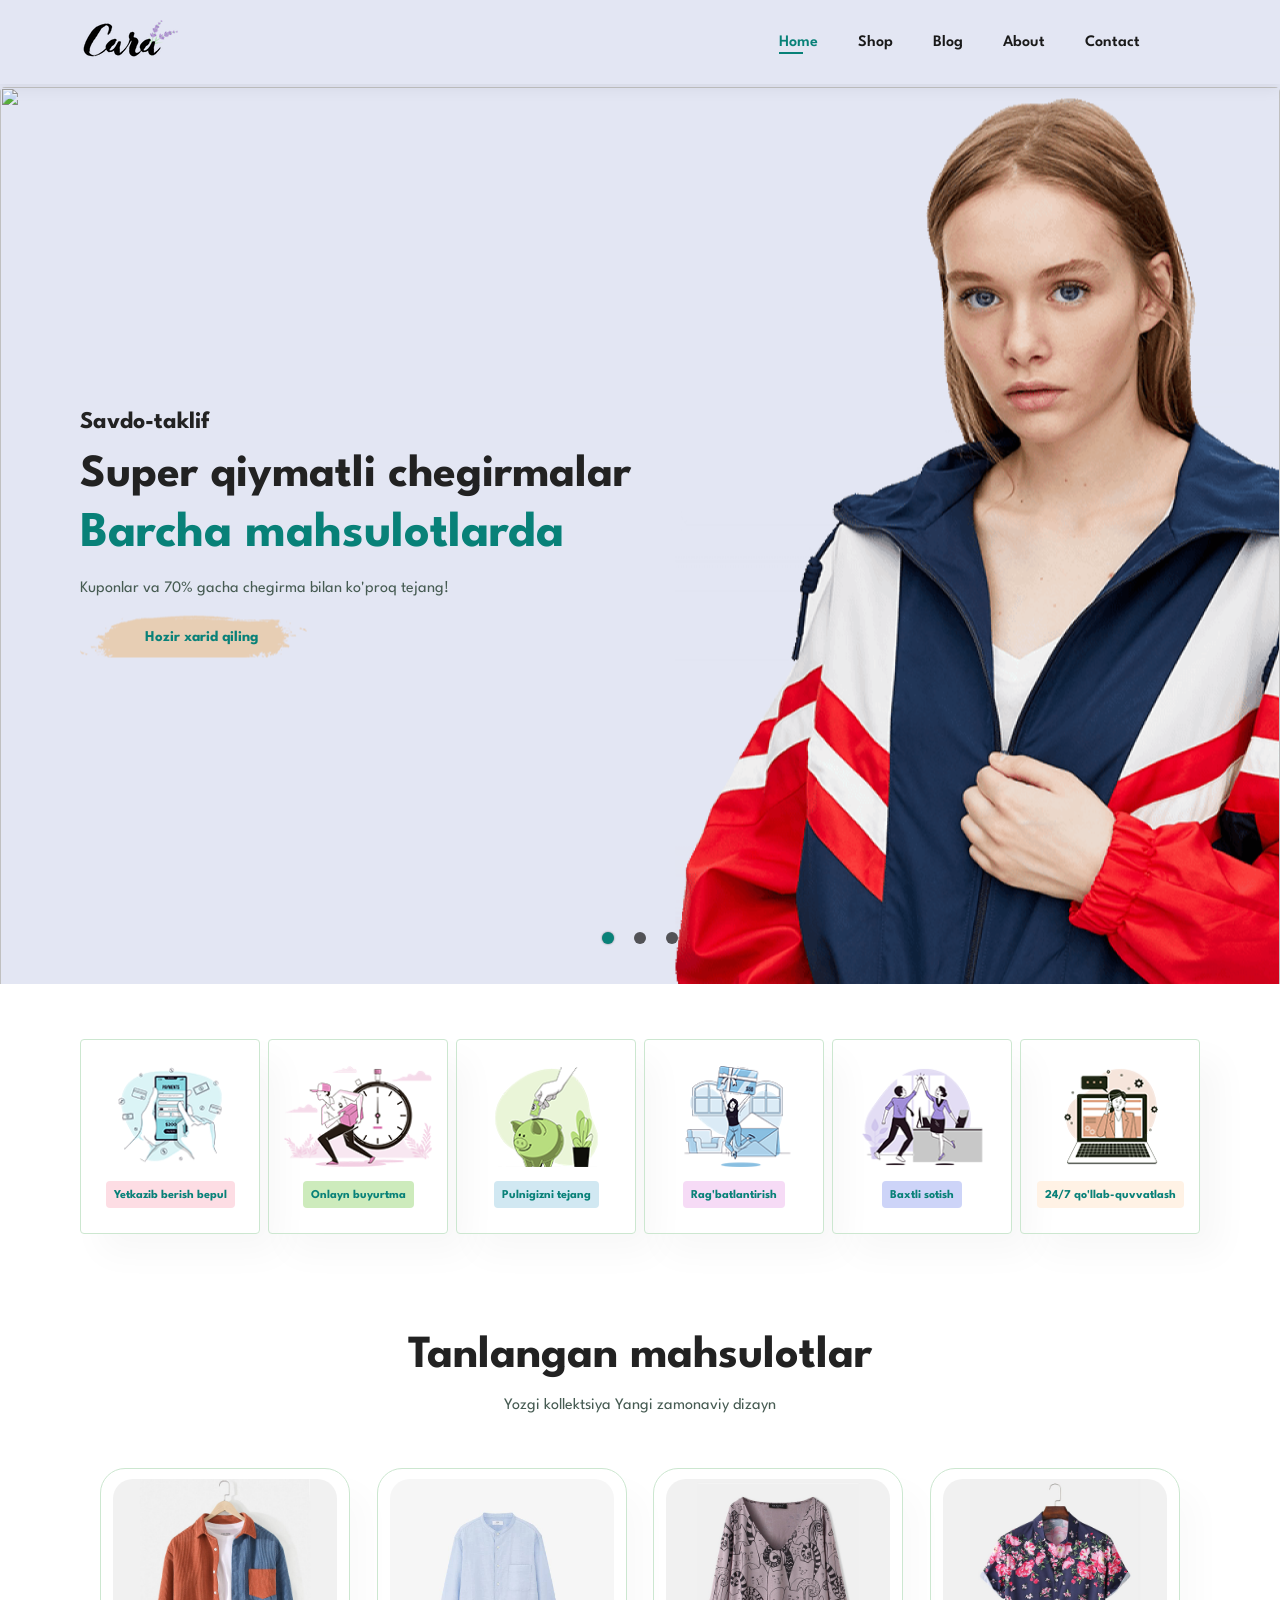
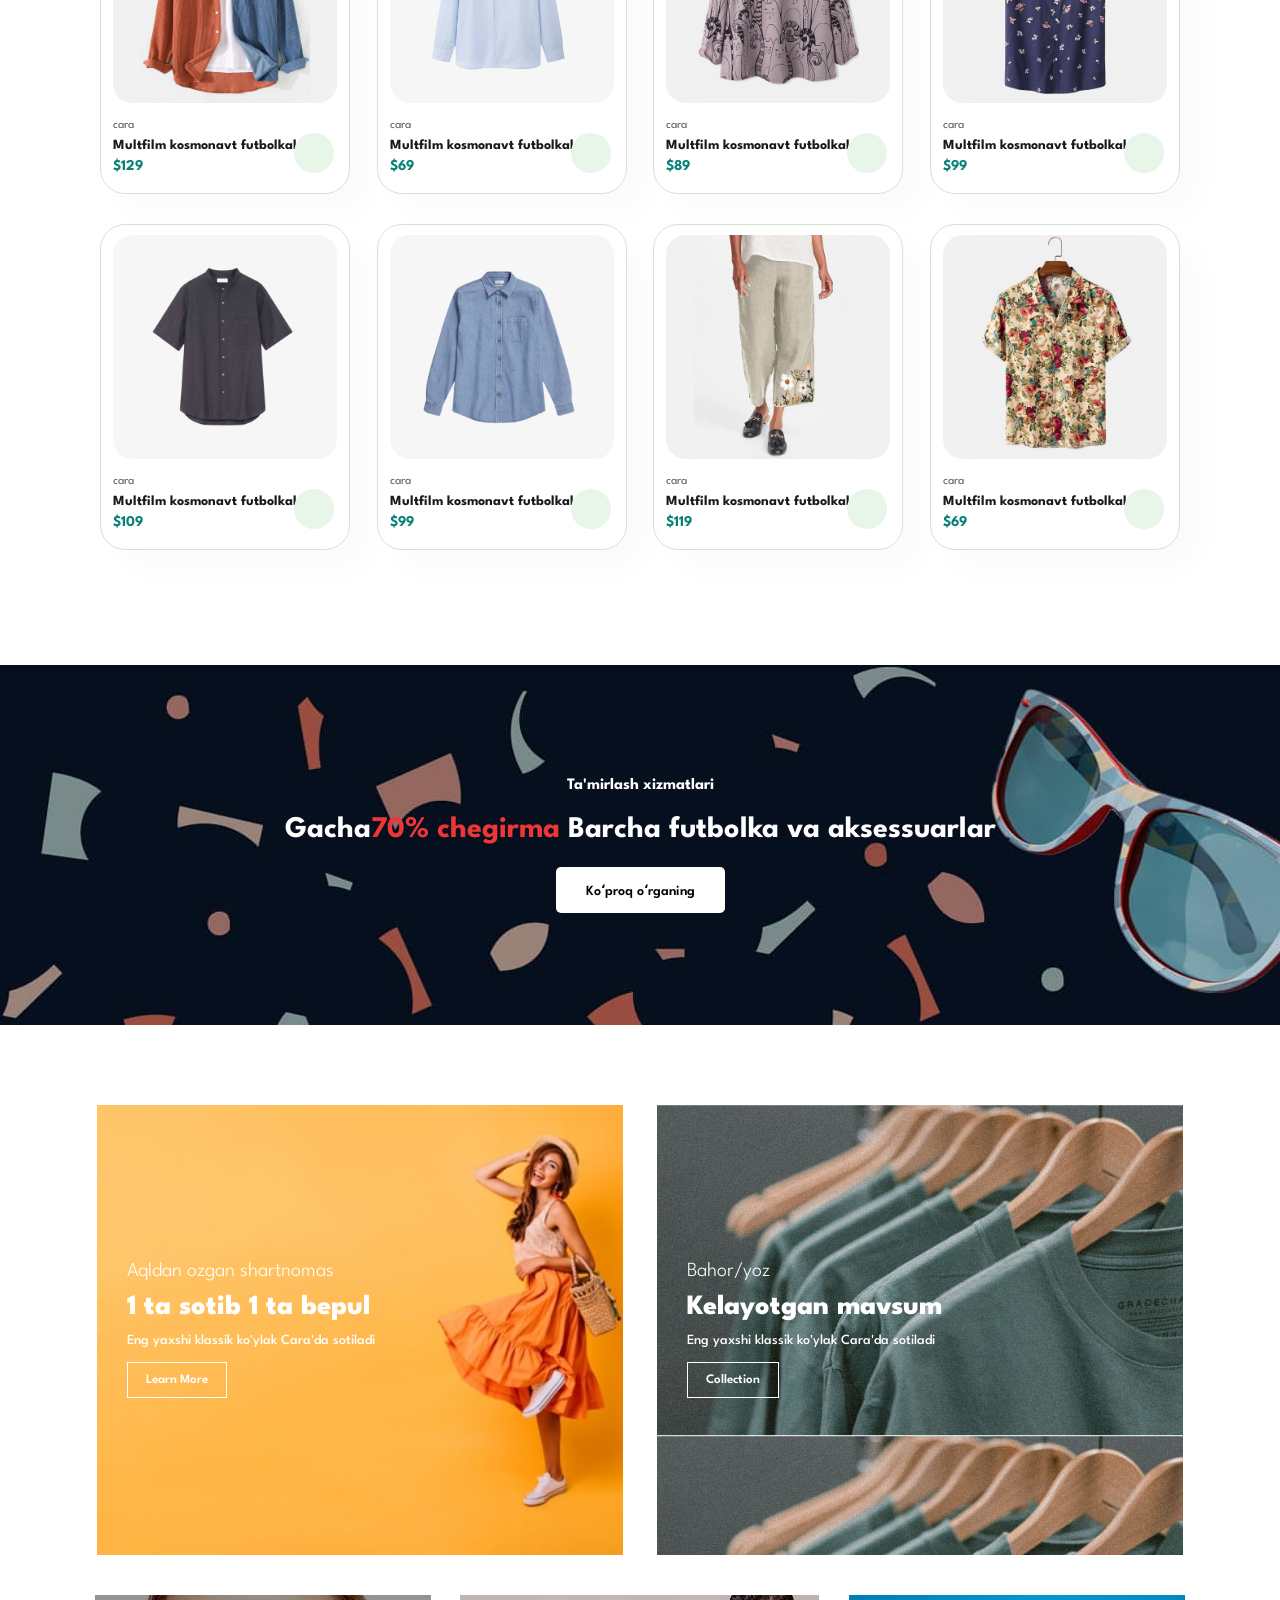
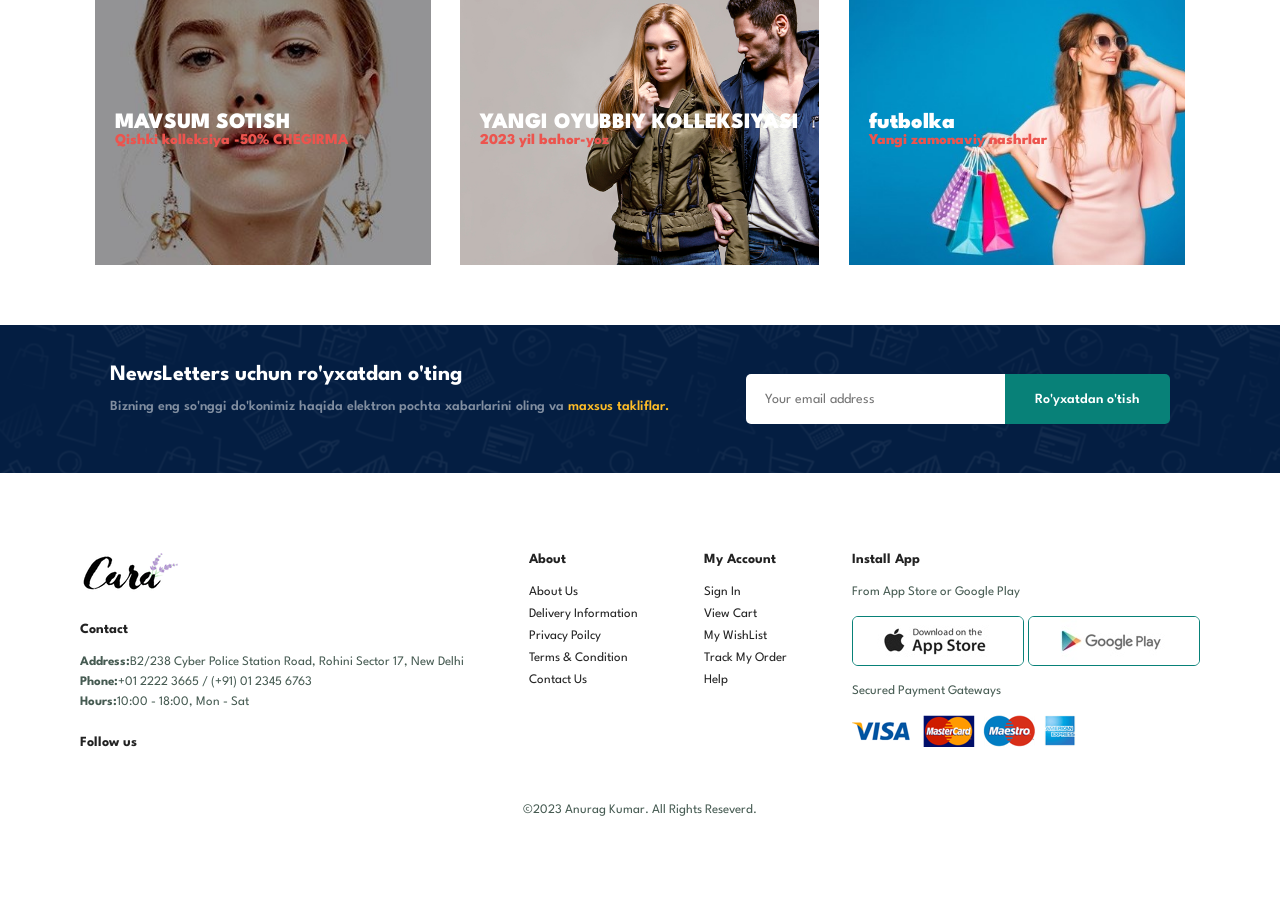
==== commit 7bb5623a: "habar" ====
--- a/index.html
+++ b/index.html
@@ -88,7 +88,7 @@
             </div>
             <div class="fe-box">
                 <img src="./img/features/f3.png" alt="F-3">
-                <h6>Pulni tejash</h6>
+                <h6>Pulnigizni tejang</h6>
             </div>
             <div class="fe-box">
                 <img src="./img/features/f4.png" alt="F-4">
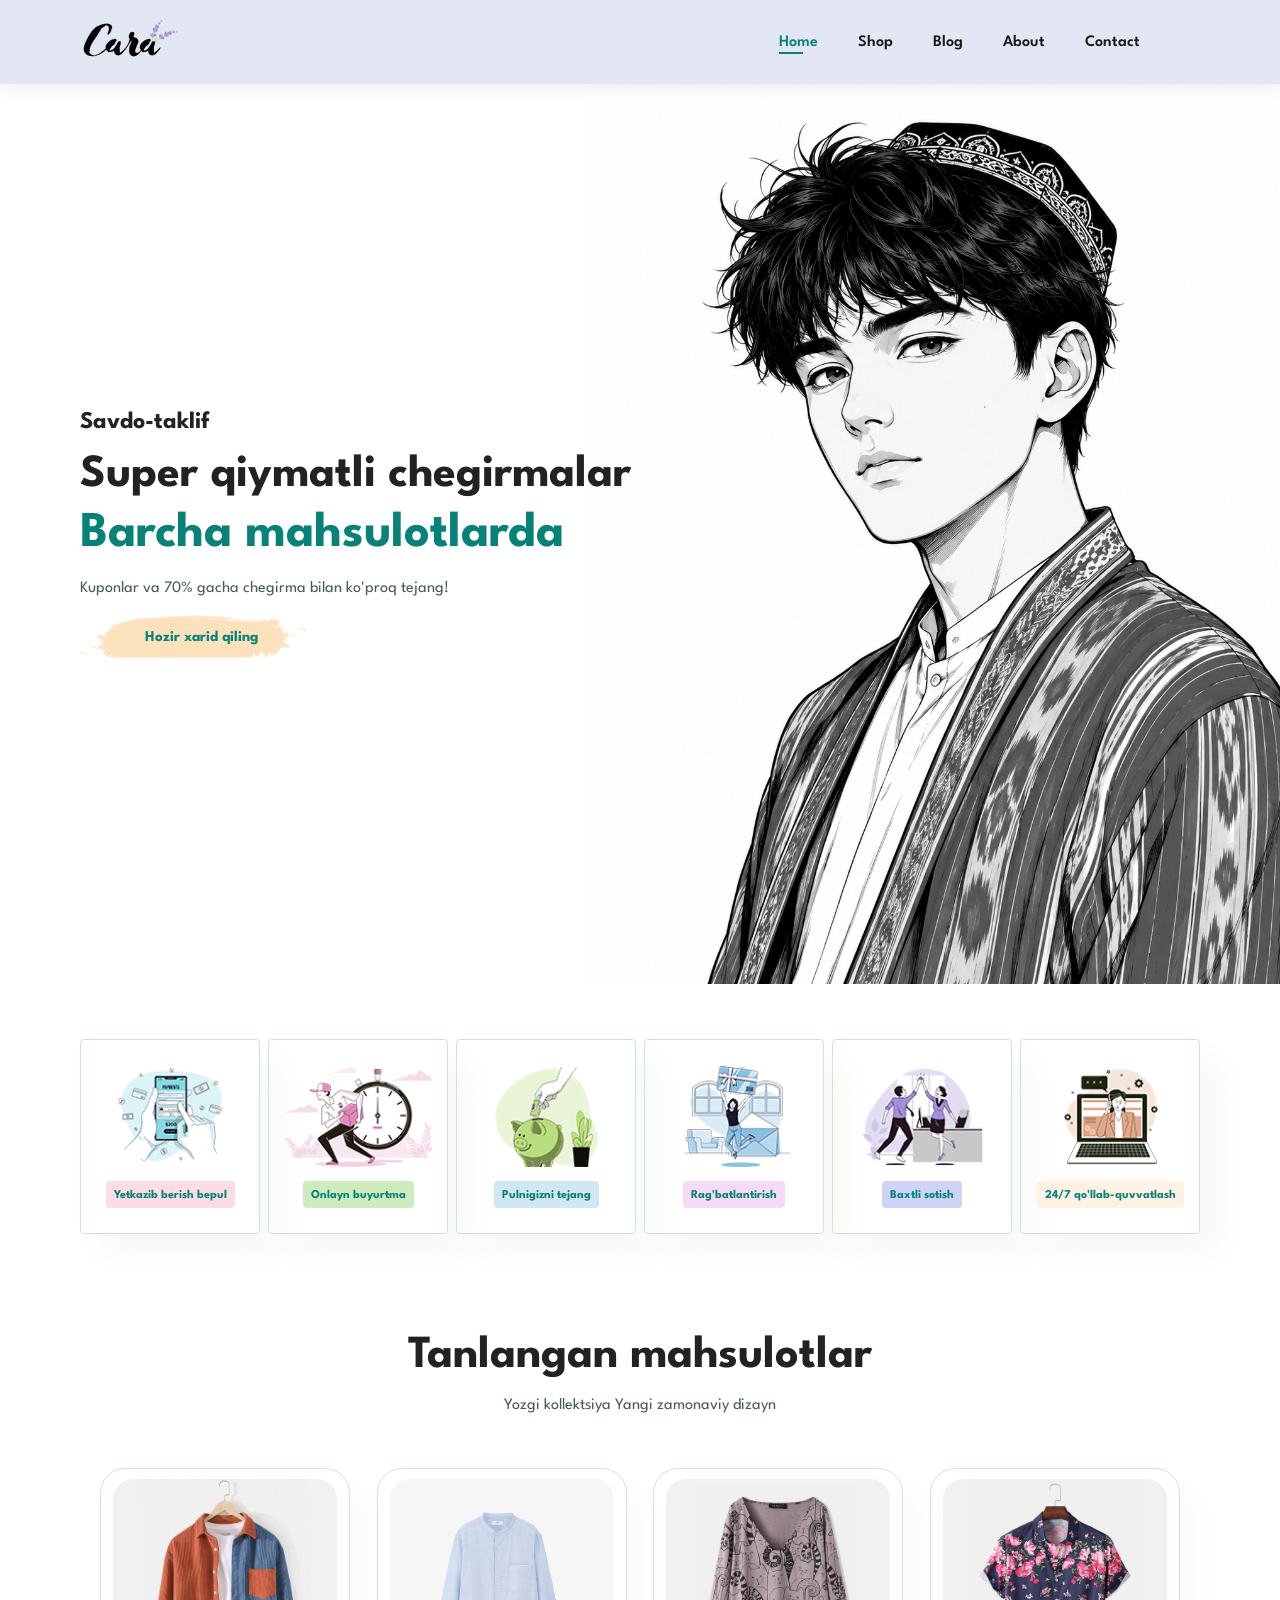
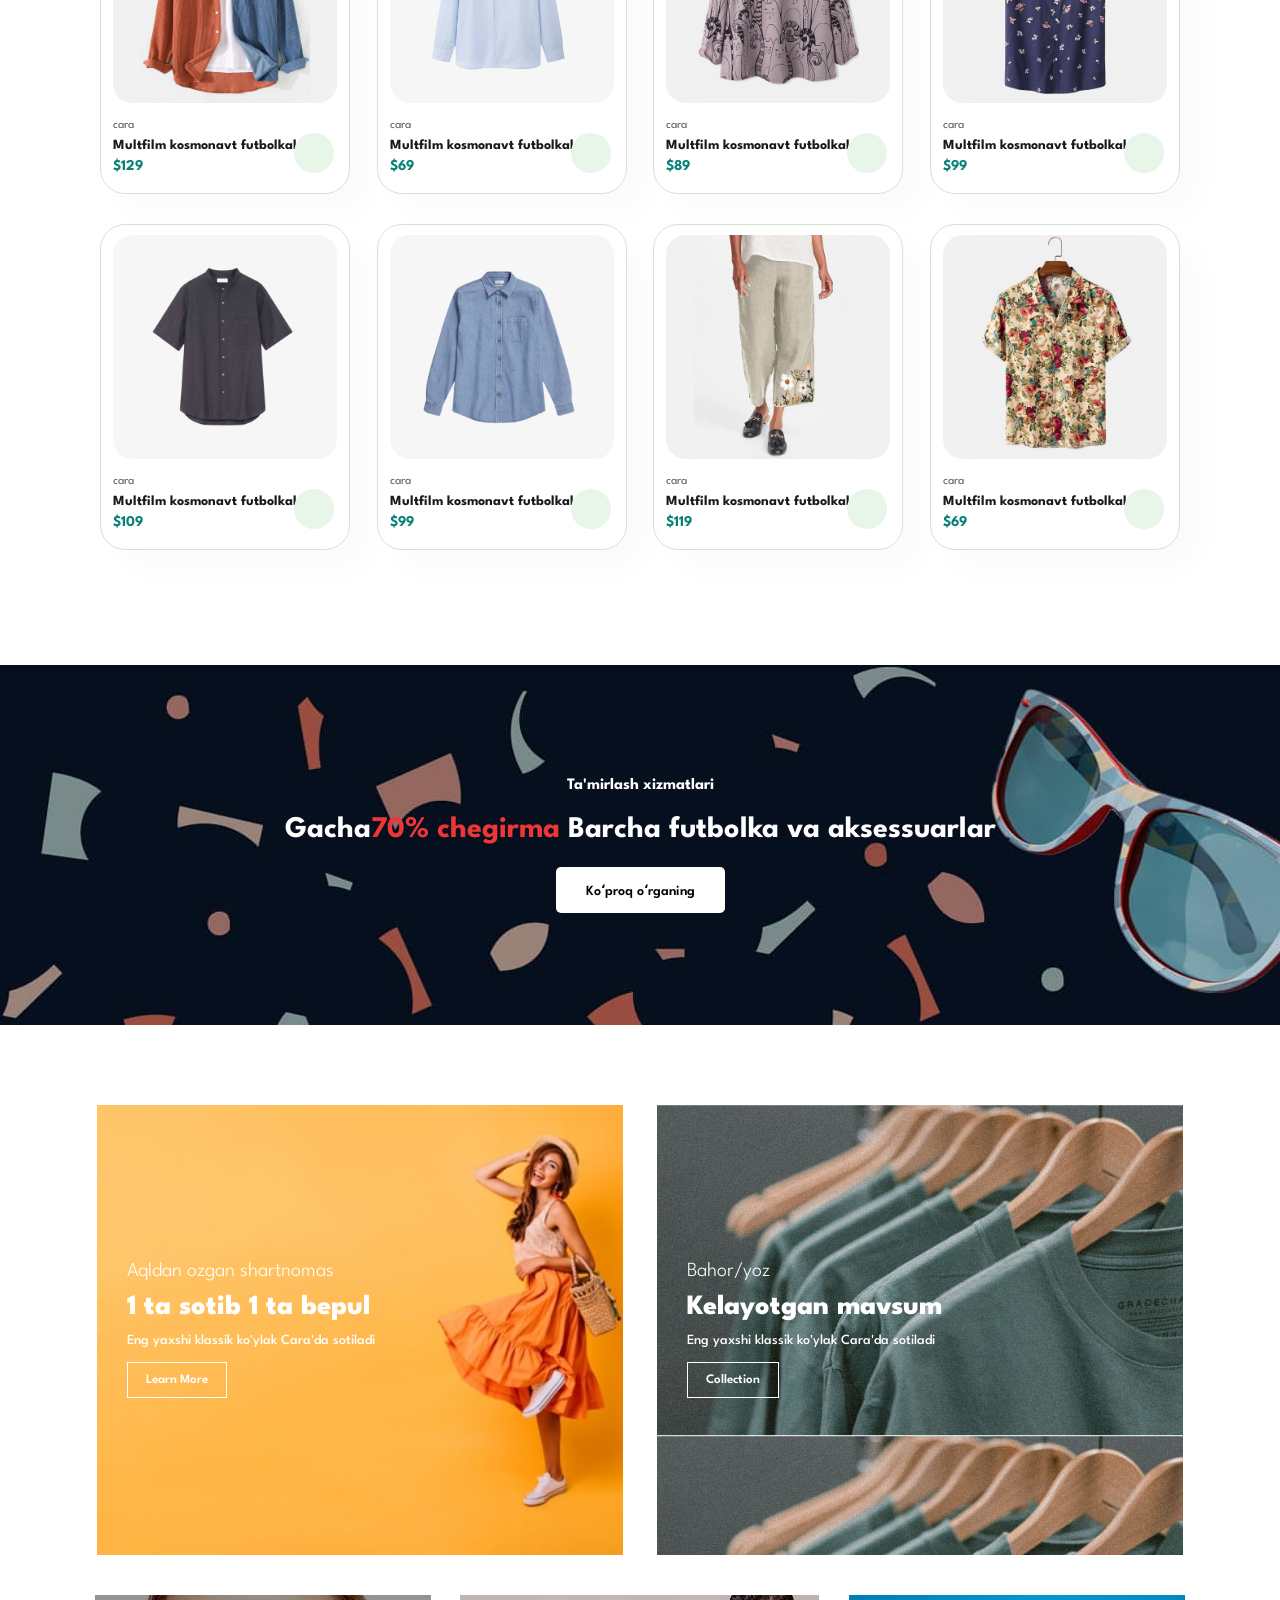
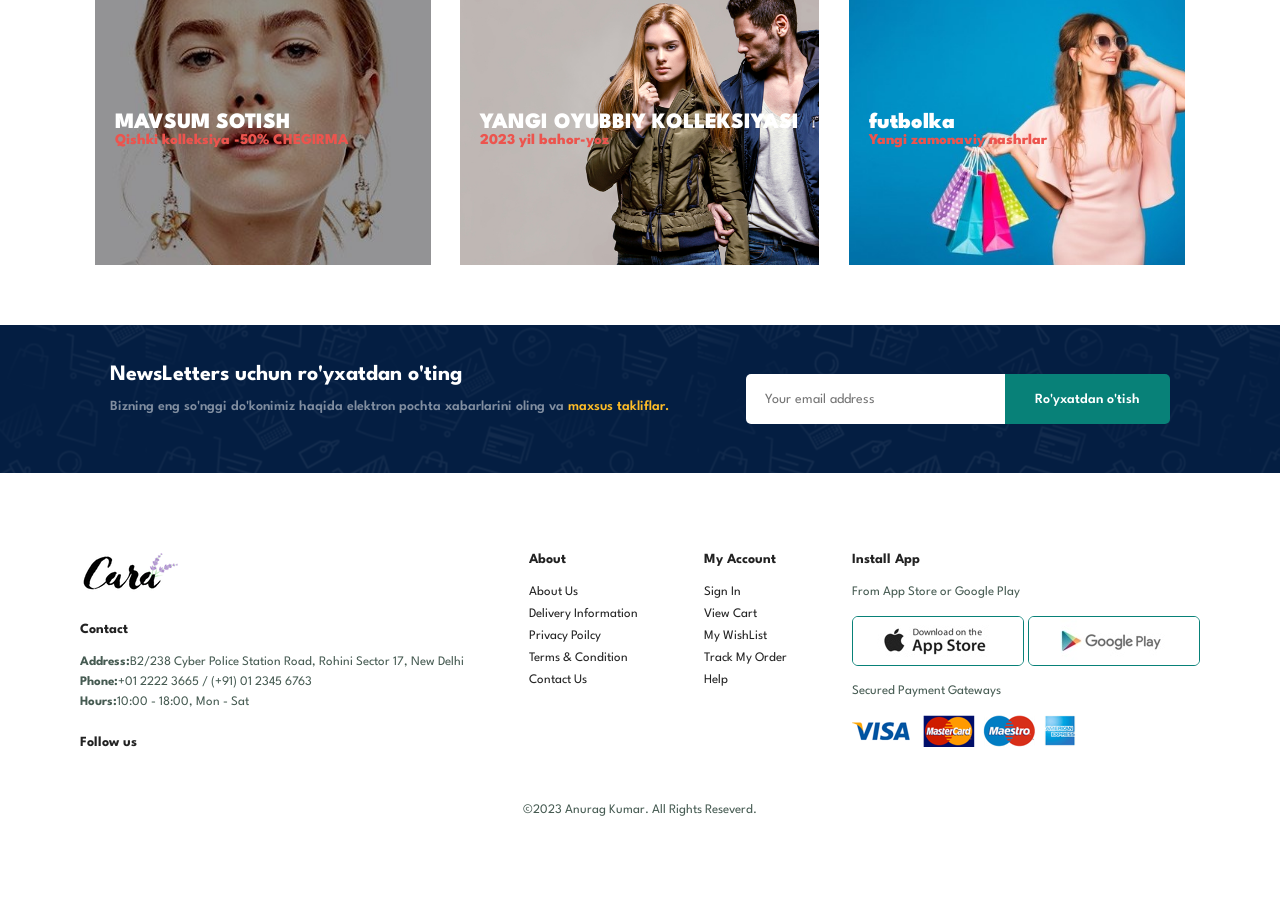
==== commit 5a933e2d: "bews:" ====
--- a/index.html
+++ b/index.html
@@ -39,7 +39,6 @@
         
         <section id="img-slider" >
             <div class="slide active">
-                <img src="./img/hero1.png" alt="">
                 <div class="info">
                     <h4 class="select-none">Savdo-taklif</h4>
                     <h2 class="select-none">Super qiymatli chegirmalar</h2>
@@ -49,7 +48,6 @@
                 </div>
             </div>
             <div class="slide">
-                <img src="./img/hero-2.png" alt="">
                 <div class="info">
                     <h4 class="select-none">Savdo-taklif</h4>
                     <h2 class="select-none">Super qiymatli chegirmalar</h2>
@@ -59,7 +57,6 @@
                 </div>
             </div>
             <div class="slide">
-                <img src="./img/hero3.png" alt="">
                 <div class="info">
                     <h4 class="select-none">Savdo-taklif</h4>
                     <h2 class="select-none">Super qiymatli chegirmalar</h2>
@@ -69,11 +66,7 @@
                 </div>
             </div>
 
-            <div class="slide-navigation">
-                <div class="btn active"></div>
-                <div class="btn"></div>
-                <div class="btn"></div>
-              </div>
+
         </section>
 
         
--- a/style.css
+++ b/style.css
@@ -160,7 +160,7 @@
 
 
 #img-slider{
-  background: url(./img/hero4.png) center;
+  background: url(img/hero.png) no-repeat right / contain;
   height: 100vh;
   width: 100%;
   display: flex;
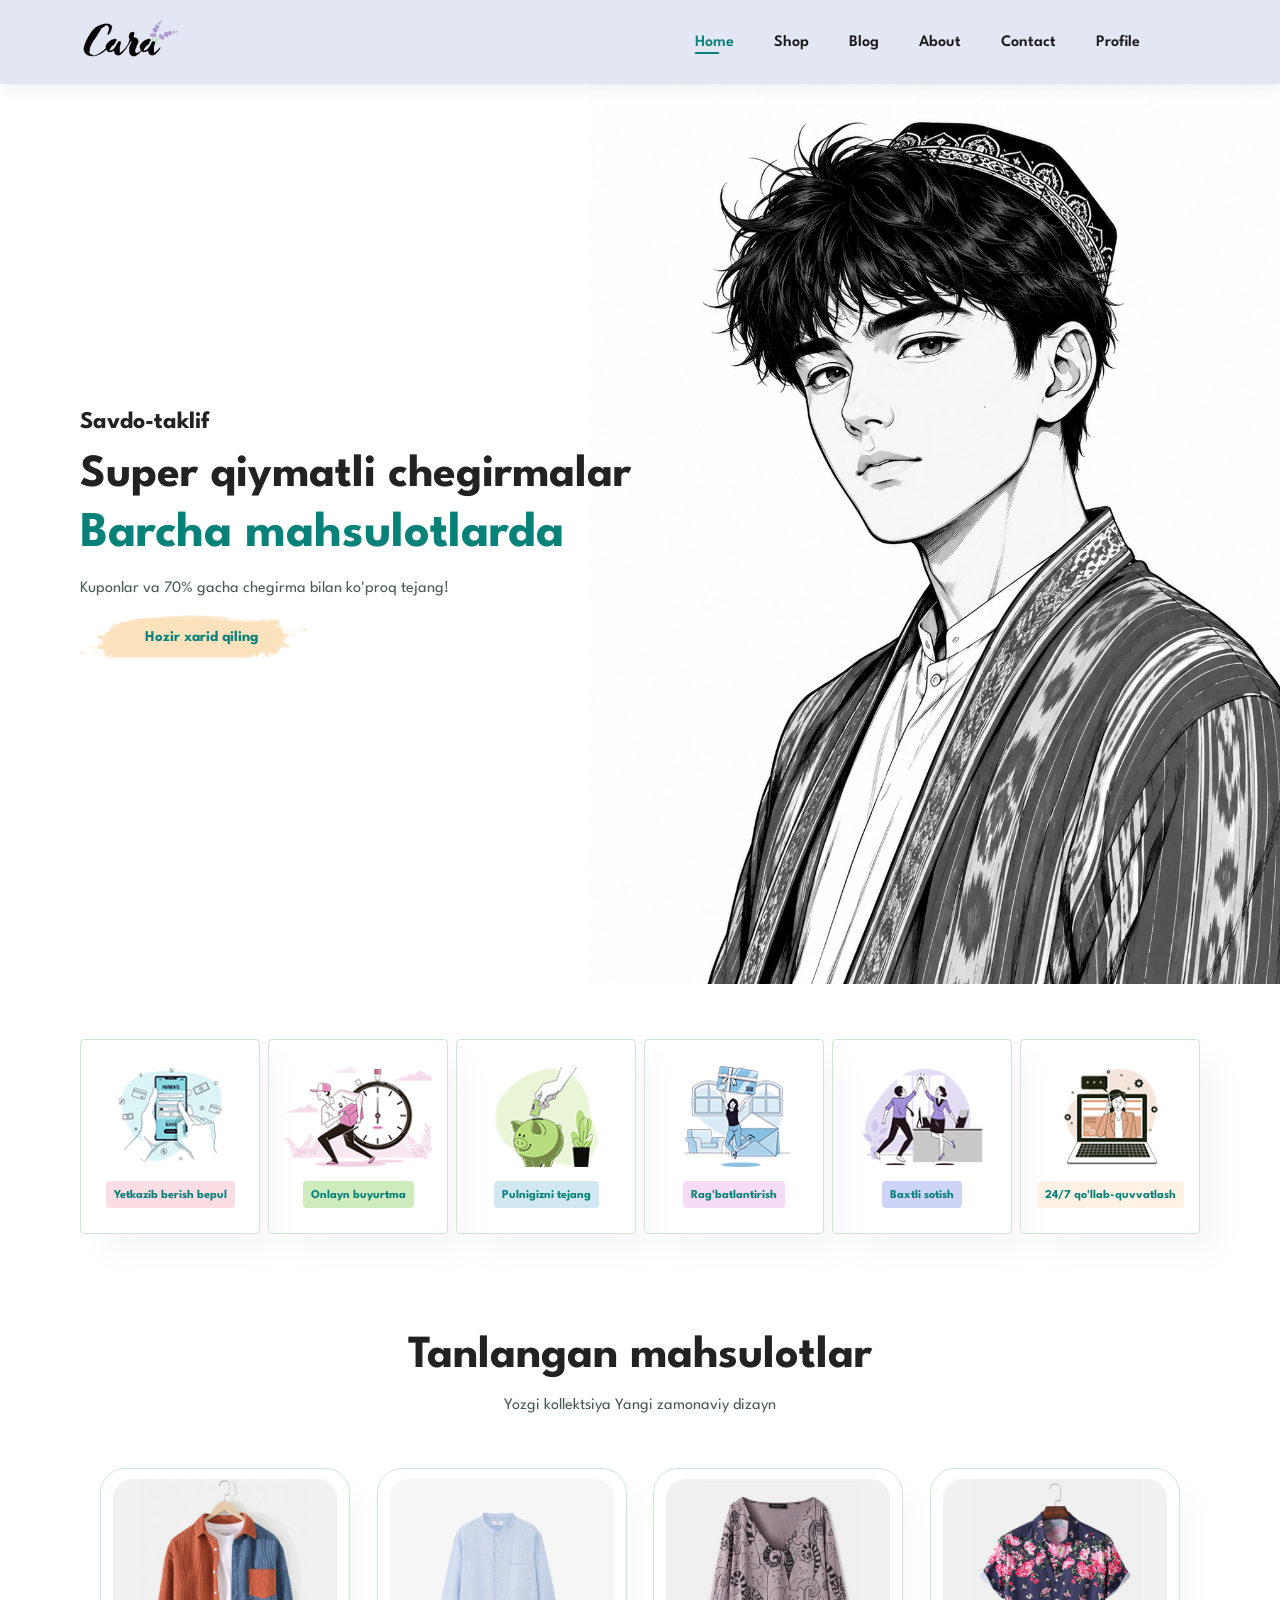
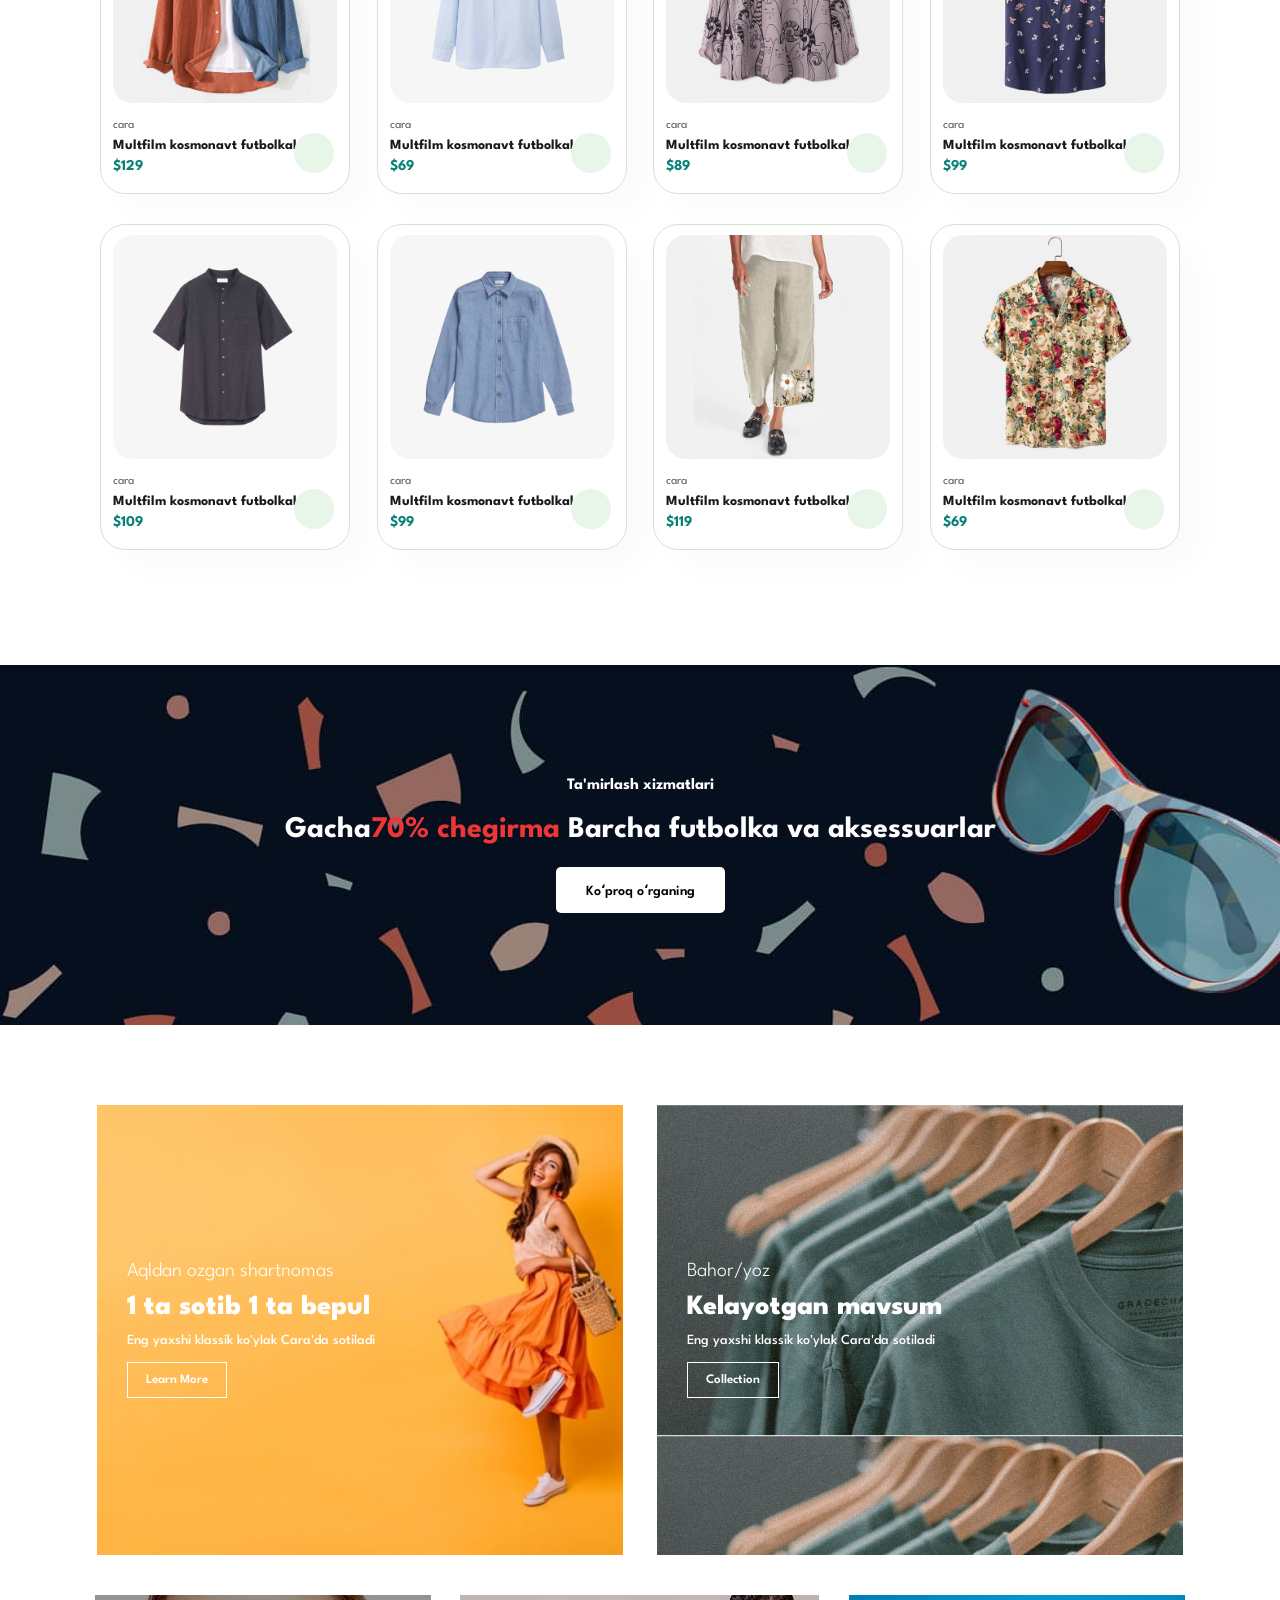
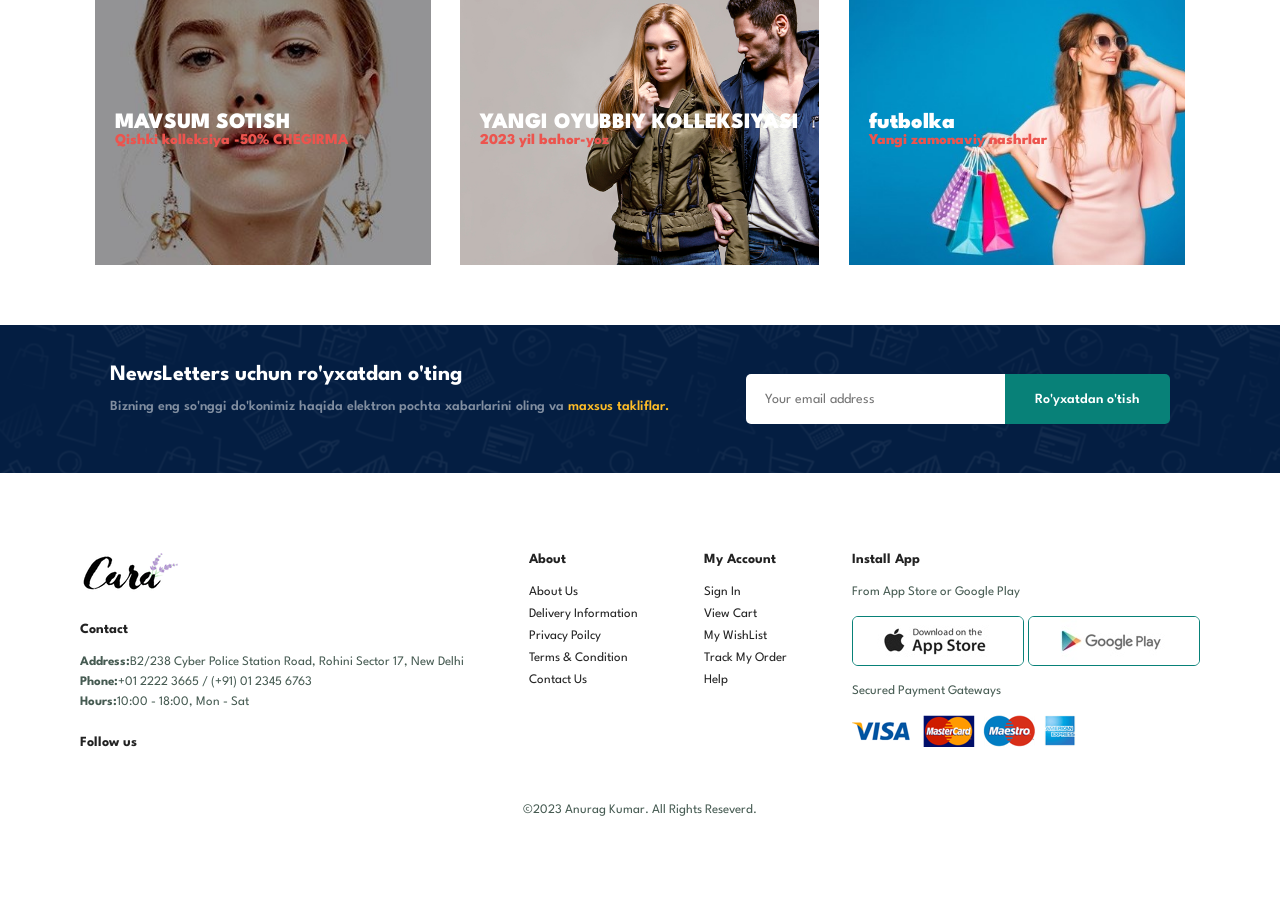
==== commit 57b414c4: "update" ====
--- a/index.html
+++ b/index.html
@@ -24,6 +24,7 @@
                     <li><a href="#product1">Blog</a></li>
                     <li><a href="#banner">About</a></li>
                     <li><a href="#sm-banner">Contact</a></li>
+                    <li><a href="Profile.html">Profile</a></li>
                     <li class="lg-bag"><a href="subpages/cart.html"><i class="fa-solid fa-bag-shopping head-Cart"></i></a></li>
                     <a href="#" id="Close"><i class="fa-solid fa-xmark"></i></a>
                 </ul>
@@ -62,7 +63,7 @@
                     <h2 class="select-none">Super qiymatli chegirmalar</h2>
                     <h1 class="select-none">Barcha mahsulotlarda</h1>
                     <p class="select-none">Kuponlar va 70% gacha chegirma bilan ko'proq tejang!</p>
-                    <button> Hozir xarid qiling         </button>
+                    <button> Hozir xarid qiling</button>
                 </div>
             </div>
 
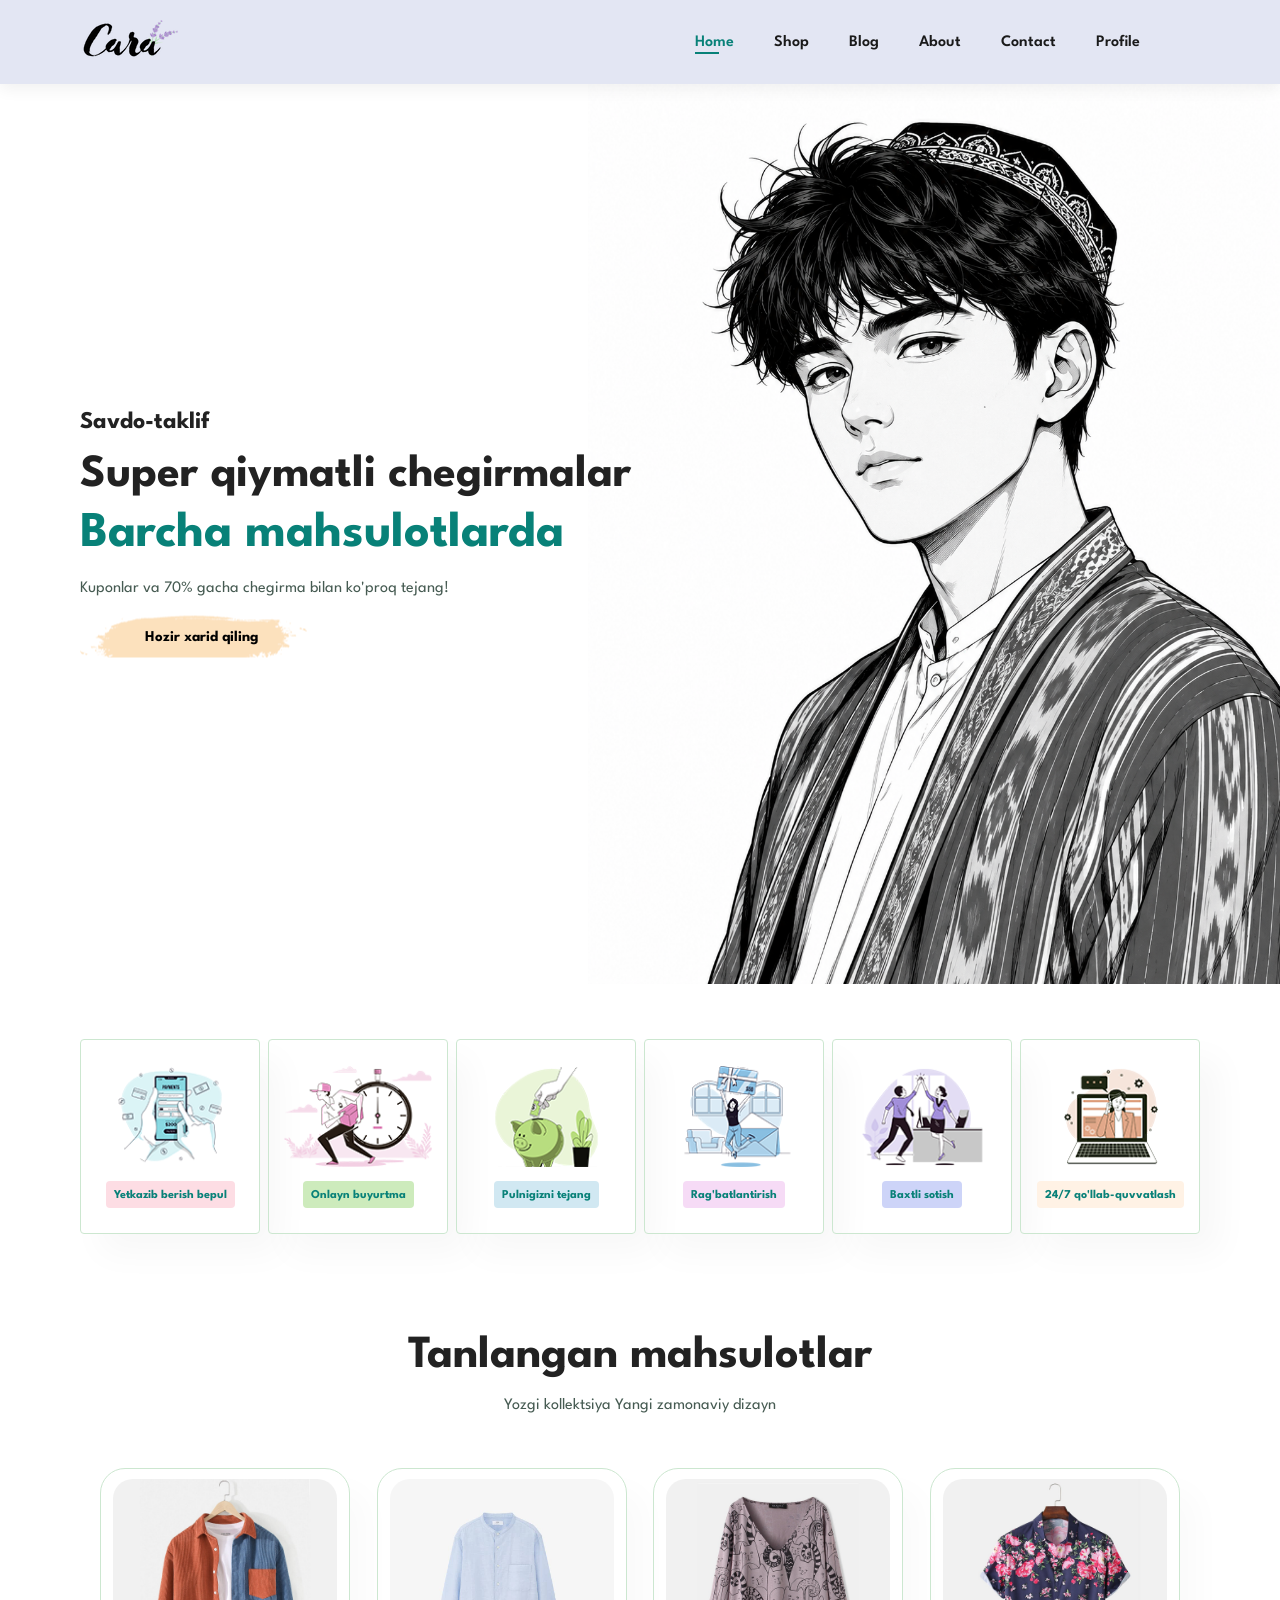
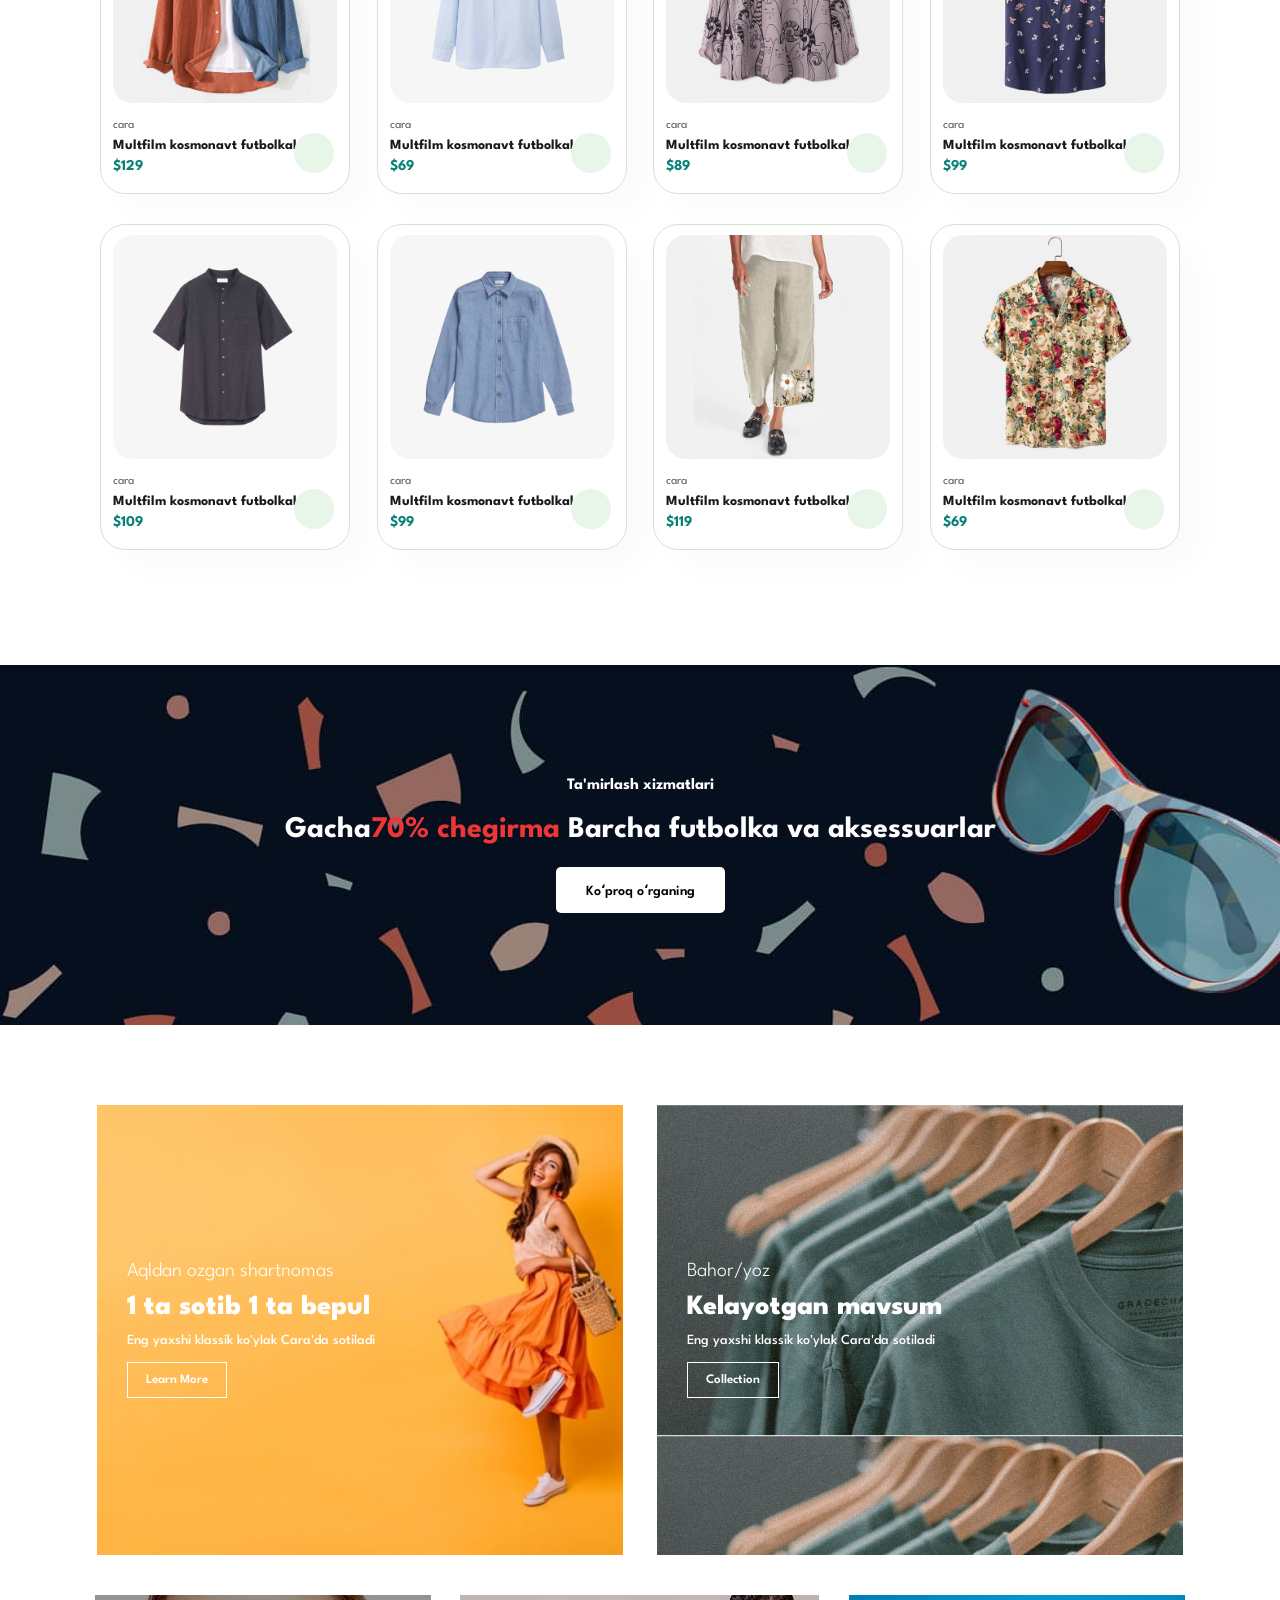
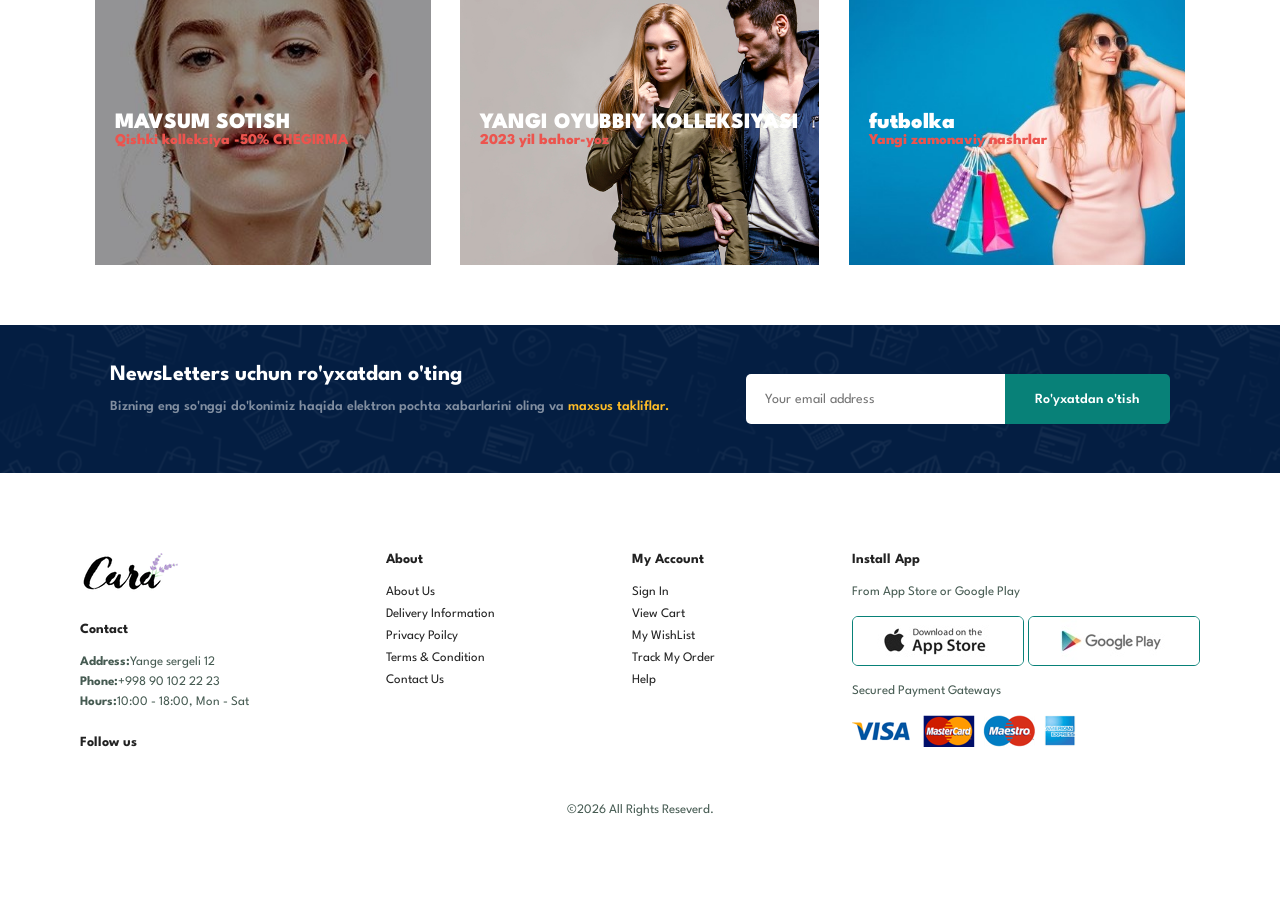
==== commit b000b4a6: "updat" ====
--- a/index.html
+++ b/index.html
@@ -45,7 +45,7 @@
                     <h2 class="select-none">Super qiymatli chegirmalar</h2>
                     <h1 class="select-none">Barcha mahsulotlarda</h1>
                     <p class="select-none">Kuponlar va 70% gacha chegirma bilan ko'proq tejang!</p>
-                    <button> Hozir xarid qiling</button>
+                    <button><a href="#feature" style="text-decoration: none; color: black;"> Hozir xarid qiling</a></button>
                 </div>
             </div>
             <div class="slide">
@@ -297,8 +297,8 @@
             <div class="col">
                 <img src="./img/logo.png" alt="logo" class="logo">
                 <h4>Contact</h4>
-                <p><strong>Address:</strong>B2/238 Cyber Police Station Road, Rohini Sector 17, New Delhi</p>
-                <p><strong>Phone:</strong>+01 2222 3665 / (+91) 01 2345 6763</p>
+                <p><strong>Address:</strong>Yange sergeli 12</p>
+                <p><strong>Phone:</strong>+998 90 102 22 23</p>
                 <p><strong>Hours:</strong>10:00 - 18:00, Mon - Sat</p>
 
                 <div class="follow">
@@ -341,7 +341,7 @@
                 <img src="./img/pay/pay.png" alt="pay">
             </div>
             <div class="copyright">
-                <p>©2023 Anurag Kumar. All Rights Reseverd.</p>
+                <p>©2026 All Rights Reseverd.</p>
             </div>
         </footer>
 
